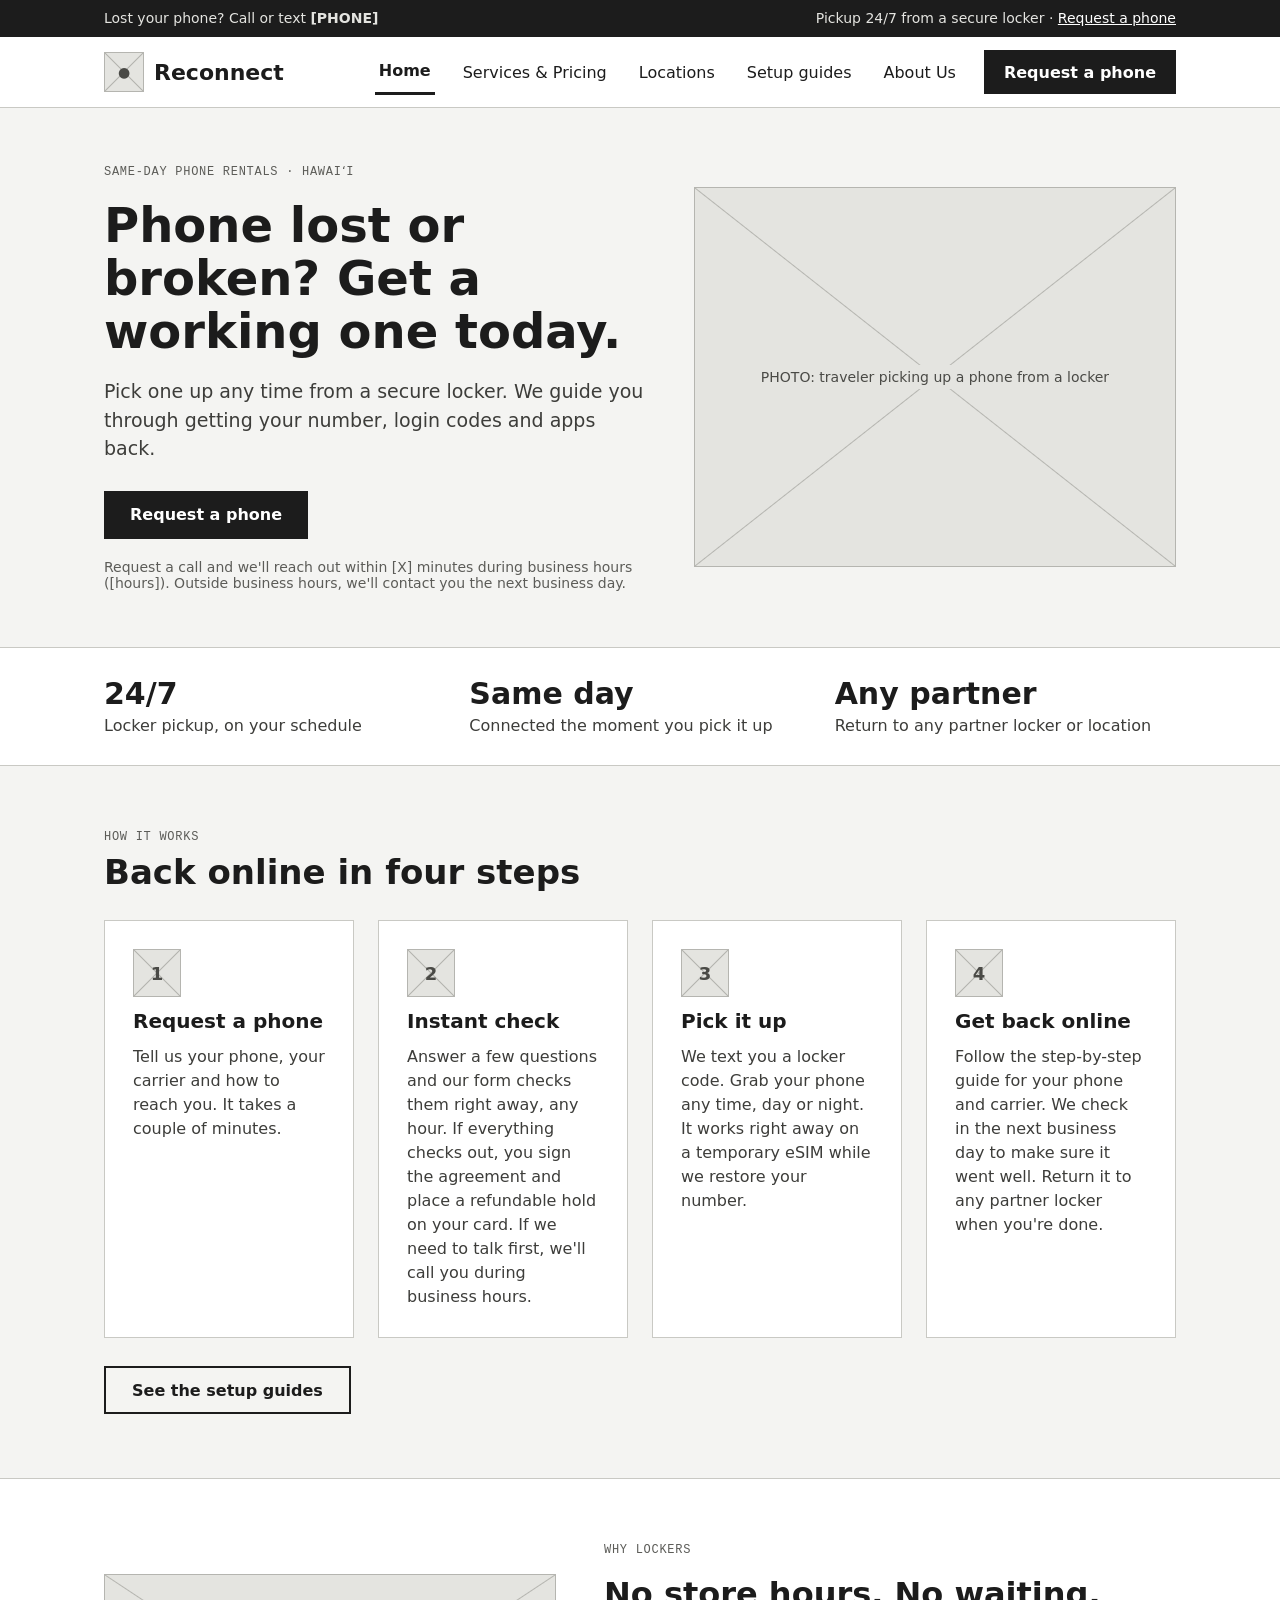
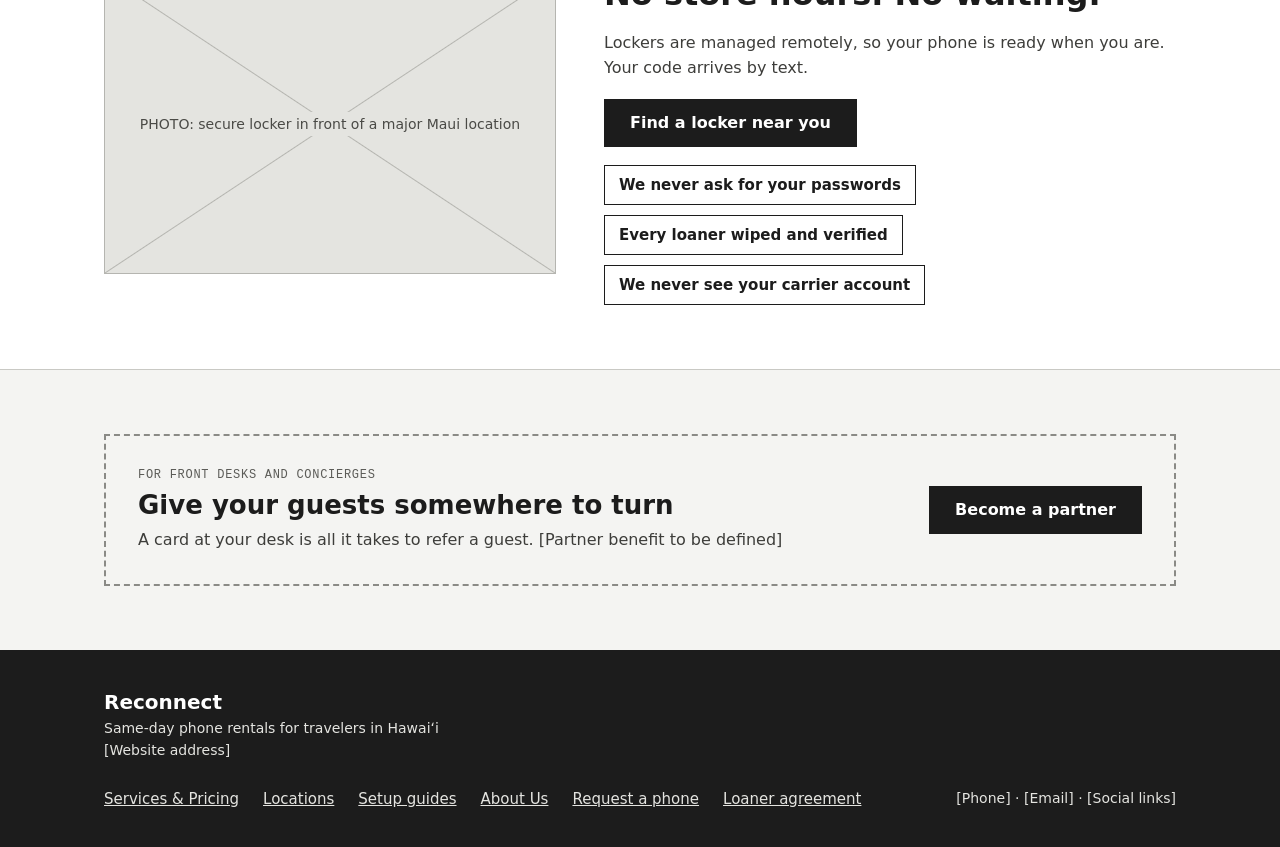
==== index.html @ 65824eb8 "add image capacities" ====
<!doctype html>
<html lang="en">

<head>
    <meta charset="utf-8">
    <meta name="viewport" content="width=device-width, initial-scale=1">
    <title>Reconnect</title>
    <link rel="stylesheet" href="site.css">
    <script src="site.js" defer></script>
</head>

<body>
    <div class="util">
        <div><span>Lost your phone? Call or text <strong>[PHONE]</strong></span><span>Pickup 24/7 from a secure locker ·
                <a href="contact.html">Request a phone</a></span></div>
    </div>
    <header style="border-bottom:1.5px solid #c9c9c4;background:#fff">
        <div
            style="max-width:1120px;margin:0 auto;padding:12px 24px;display:flex;flex-wrap:wrap;align-items:center;justify-content:space-between;gap:16px">
            <a href="index.html" style="text-decoration:none;display:flex;align-items:center;gap:10px"><span class="ph"
                    style="width:40px;height:40px"><span style="padding:0;background:none">&#9679;</span></span><span
                    style="font-size:22px;font-weight:700">Reconnect</span></a>
            <nav class="nav" style="display:flex;flex-wrap:wrap;align-items:center;gap:24px" aria-label="Main">
                <a href="index.html" style="border-bottom:3px solid #1c1c1c;font-weight:600"
                    aria-current="page">Home</a><a href="services.html">Services &amp; Pricing</a><a
                    href="locations.html">Locations</a><a href="guides.html">Setup guides</a><a href="about.html">About
                    Us</a>
                <a href="contact.html" class="btn" style="min-height:44px;padding:0 20px">Request a phone</a>
            </nav>
        </div>
    </header>
    <main>

        <!-- HERO -->
        <section
            style="max-width:1120px;margin:0 auto;padding:56px 24px;display:flex;flex-wrap:wrap;gap:48px;align-items:center">
            <div style="flex:1 1 440px;min-width:0;display:flex;flex-direction:column;gap:20px">
                <span class="tag">Same-day phone rentals · Hawaiʻi</span>
                <h1 style="margin:0;font-size:48px;line-height:1.1">Phone lost or broken? Get a working one today.</h1>
                <p style="margin:0;font-size:19px;line-height:1.5;color:#3d3d3a">Pick one up any time from a secure
                    locker. We guide you through getting your number, login codes and apps back.</p>
                <div style="display:flex;flex-wrap:wrap;gap:14px;margin-top:8px">
                    <a href="contact.html" class="btn">Request a phone</a>
                </div>
                <span style="font-size:14px;color:#5c5c58">Request a call and we'll reach out within [X] minutes during
                    business hours ([hours]). Outside business hours, we'll contact you the next business day.</span>
            </div>
            <!-- SWAP: <img src="img/hero.jpg" alt="..."> -->
            <div class="ph" data-img="hero" data-alt="A traveler picking up a phone from a Reconnect locker"
                style="flex:1 1 380px;min-width:0;height:380px"><span>PHOTO: traveler picking up a phone from a
                    locker</span></div>
        </section>

        <!-- FACTS -->
        <section style="background:#fff;border-top:1.5px solid #c9c9c4;border-bottom:1.5px solid #c9c9c4">
            <div
                style="max-width:1120px;margin:0 auto;padding:28px 24px;display:grid;grid-template-columns:repeat(auto-fit,minmax(220px,1fr));gap:24px">
                <div style="display:flex;flex-direction:column;gap:4px"><span
                        style="font-size:30px;font-weight:700">24/7</span><span
                        style="color:#3d3d3a;line-height:1.4">Locker pickup, on your schedule</span></div>
                <div style="display:flex;flex-direction:column;gap:4px"><span
                        style="font-size:30px;font-weight:700">Same day</span><span
                        style="color:#3d3d3a;line-height:1.4">Connected the moment you pick it up</span></div>
                <div style="display:flex;flex-direction:column;gap:4px"><span style="font-size:30px;font-weight:700">Any
                        partner</span><span style="color:#3d3d3a;line-height:1.4">Return to any partner locker or
                        location</span></div>
            </div>
        </section>

        <!-- HOW -->
        <section id="how"
            style="max-width:1120px;margin:0 auto;padding:64px 24px;display:flex;flex-direction:column;gap:28px">
            <div style="display:flex;flex-direction:column;gap:8px"><span class="tag">How it works</span>
                <h2 style="margin:0;font-size:34px">Back online in four steps</h2>
            </div>
            <div style="display:grid;grid-template-columns:repeat(auto-fit,minmax(240px,1fr));gap:24px">
                <div class="card">
                    <div class="ph" style="width:48px;height:48px"><span
                            style="padding:0;background:none;font-weight:700;font-size:18px">1</span></div>
                    <h3 style="margin:0;font-size:20px">Request a phone</h3>
                    <p style="margin:0;line-height:1.5;color:#3d3d3a">Tell us your phone, your carrier and how to reach
                        you. It takes a couple of minutes.</p>
                </div>
                <div class="card">
                    <div class="ph" style="width:48px;height:48px"><span
                            style="padding:0;background:none;font-weight:700;font-size:18px">2</span></div>
                    <h3 style="margin:0;font-size:20px">Instant check</h3>
                    <p style="margin:0;line-height:1.5;color:#3d3d3a">Answer a few questions and our form checks them
                        right away, any hour. If everything checks out, you sign the agreement and place a refundable
                        hold on your card. If we need to talk first, we'll call you during business hours.</p>
                </div>
                <div class="card">
                    <div class="ph" style="width:48px;height:48px"><span
                            style="padding:0;background:none;font-weight:700;font-size:18px">3</span></div>
                    <h3 style="margin:0;font-size:20px">Pick it up</h3>
                    <p style="margin:0;line-height:1.5;color:#3d3d3a">We text you a locker code. Grab your phone any
                        time, day or night. It works right away on a temporary eSIM while we restore your number.</p>
                </div>
                <div class="card">
                    <div class="ph" style="width:48px;height:48px"><span
                            style="padding:0;background:none;font-weight:700;font-size:18px">4</span></div>
                    <h3 style="margin:0;font-size:20px">Get back online</h3>
                    <p style="margin:0;line-height:1.5;color:#3d3d3a">Follow the step-by-step guide for your phone and
                        carrier. We check in the next business day to make sure it went well. Return it to any partner
                        locker when you're done.</p>
                </div>
            </div>
            <div><a href="guides.html" class="btn btn2">See the setup guides</a></div>
        </section>

        <!-- LOCKERS + TRUST -->
        <section style="background:#fff;border-top:1.5px solid #c9c9c4;border-bottom:1.5px solid #c9c9c4">
            <div
                style="max-width:1120px;margin:0 auto;padding:64px 24px;display:flex;flex-wrap:wrap;gap:48px;align-items:center">
                <!-- SWAP: <img src="img/locker.jpg" alt="..."> -->
                <div class="ph" data-img="locker" data-alt="A secure Reconnect locker at a Maui location"
                    style="flex:1 1 320px;min-width:0;height:300px"><span>PHOTO: secure locker in front of a major Maui
                        location</span></div>
                <div style="flex:1 1 440px;min-width:0;display:flex;flex-direction:column;gap:18px">
                    <span class="tag">Why lockers</span>
                    <h2 style="margin:0;font-size:32px">No store hours. No waiting.</h2>
                    <p style="margin:0;line-height:1.55;color:#3d3d3a">Lockers are managed remotely, so your phone is
                        ready when you are. Your code arrives by text.</p>
                    <div><a href="locations.html#find" class="btn">Find a locker near you</a></div>
                    <div style="display:flex;flex-wrap:wrap;gap:10px">
                        <span class="pill">We never ask for your passwords</span>
                        <span class="pill">Every loaner wiped and verified</span>
                        <span class="pill">We never see your carrier account</span>
                    </div>
                </div>
            </div>
        </section>

        <!-- PARTNERS -->
        <section style="max-width:1120px;margin:0 auto;padding:64px 24px">
            <div
                style="border:2px dashed #8a8a86;padding:32px;display:flex;flex-wrap:wrap;gap:24px;align-items:center;justify-content:space-between">
                <div style="flex:1 1 380px;display:flex;flex-direction:column;gap:8px"><span class="tag">For front desks
                        and concierges</span>
                    <h2 style="margin:0;font-size:26px">Give your guests somewhere to turn</h2>
                    <p style="margin:0;color:#3d3d3a;line-height:1.5">A card at your desk is all it takes to refer a
                        guest. [Partner benefit to be defined]</p>
                </div>
                <a href="contact.html#partner" class="btn">Become a partner</a>
            </div>
        </section>

    </main>
    <footer style="background:#1c1c1c;color:#e4e4e0">
        <div
            style="max-width:1120px;margin:0 auto;padding:40px 24px;display:flex;flex-wrap:wrap;gap:32px;justify-content:space-between">
            <div style="display:flex;flex-direction:column;gap:6px"><strong
                    style="font-size:20px;color:#fff">Reconnect</strong><span style="font-size:14px">Same-day phone
                    rentals for travelers in Hawaiʻi</span><span style="font-size:14px">[Website address]</span></div>
            <div style="display:flex;flex-wrap:wrap;gap:24px;align-items:flex-start;font-size:15px"><a
                    href="services.html" style="color:#e4e4e0">Services &amp; Pricing</a><a href="locations.html"
                    style="color:#e4e4e0">Locations</a><a href="guides.html" style="color:#e4e4e0">Setup guides</a><a
                    href="about.html" style="color:#e4e4e0">About Us</a><a href="contact.html"
                    style="color:#e4e4e0">Request a phone</a><a href="agreement.html" style="color:#e4e4e0">Loaner
                    agreement</a></div>
            <div style="font-size:14px">[Phone] · [Email] · [Social links]</div>
        </div>
    </footer>

</body>

</html>
---- site.css ----
/* Reconnect clickable prototype. One deliberate look: grayscale wireframe, single theme. */
:root {
    --ground: #f4f4f2;
    --ink: #1c1c1c;
    --mute: #5c5c58;
    --line: #c9c9c4;
    --surface: #ffffff;
    --ph: #e4e4e0;
    --ph-line: #b5b5b0;
    --bar: #d4d4d0;
    color-scheme: light
}

*,
*::before,
*::after {
    box-sizing: border-box
}

body {
    margin: 0;
    font-family: system-ui, -apple-system, "Segoe UI", Roboto, sans-serif;
    color: var(--ink);
    background: var(--ground)
}

a {
    color: var(--ink)
}

[hidden] {
    display: none !important
}

img {
    max-width: 100%
}

.ph {
    background: linear-gradient(to top right, transparent calc(50% - 1px), var(--ph-line) 50%, transparent calc(50% + 1px)), linear-gradient(to bottom right, transparent calc(50% - 1px), var(--ph-line) 50%, transparent calc(50% + 1px)), var(--ph);
    border: 1.5px solid var(--ph-line);
    display: flex;
    align-items: center;
    justify-content: center;
    color: #4a4a46;
    font-size: 14px;
    text-align: center
}

.ph span {
    background: var(--ph);
    padding: 4px 10px
}

.btn {
    display: inline-flex;
    align-items: center;
    justify-content: center;
    min-height: 48px;
    padding: 0 26px;
    background: var(--ink);
    color: #fff;
    text-decoration: none;
    font-weight: 600;
    font-size: 16px;
    border: 0;
    font-family: inherit;
    cursor: pointer
}

.btn2 {
    background: transparent;
    color: var(--ink);
    border: 2px solid var(--ink)
}

.btn:disabled {
    opacity: .4;
    cursor: not-allowed
}

.nav a {
    text-decoration: none;
    font-size: 16px;
    padding: 12px 4px
}

.tag {
    font-family: ui-monospace, Menlo, Consolas, monospace;
    font-size: 12px;
    letter-spacing: .06em;
    text-transform: uppercase;
    color: var(--mute)
}

.who {
    font-family: ui-monospace, Menlo, Consolas, monospace;
    font-size: 12px;
    letter-spacing: .06em;
    text-transform: uppercase;
    border: 1.5px solid var(--ink);
    padding: 3px 8px;
    display: inline-block
}

.who.dark {
    background: var(--ink);
    color: #fff
}

.card {
    background: var(--surface);
    border: 1.5px solid var(--line);
    padding: 28px;
    display: flex;
    flex-direction: column;
    gap: 12px;
    min-width: 0
}

.card ul {
    margin: 0;
    padding-left: 20px;
    line-height: 1.75;
    color: #3d3d3a
}

.pill {
    border: 1.5px solid var(--ink);
    padding: 10px 14px;
    font-weight: 600;
    font-size: 15px;
    background: var(--surface)
}

.bar {
    height: 10px;
    background: var(--bar);
    border-radius: 2px
}

.sec {
    display: flex;
    flex-direction: column;
    gap: 9px;
    padding: 20px 0;
    border-top: 1.5px solid var(--ph)
}

.sec h3 {
    margin: 0 0 4px;
    font-size: 18px
}

.lbl {
    font-size: 13px;
    color: var(--mute);
    font-family: ui-monospace, Menlo, Consolas, monospace;
    text-transform: uppercase;
    letter-spacing: .05em
}

.box {
    border: 1.5px solid #8a8a86;
    height: 44px;
    background: var(--surface);
    padding: 0 12px;
    display: flex;
    align-items: center;
    color: var(--mute);
    font-size: 14px
}

label {
    font-weight: 600;
    font-size: 15px
}

input,
select,
textarea {
    font: inherit;
    width: 100%;
    min-height: 48px;
    padding: 10px 12px;
    border: 1.5px solid #8a8a86;
    background: var(--surface);
    color: var(--ink)
}

textarea {
    min-height: 120px;
    resize: vertical
}

.field {
    display: flex;
    flex-direction: column;
    gap: 6px;
    flex: 1 1 220px;
    min-width: 0
}

a:focus-visible,
button:focus-visible,
input:focus-visible,
select:focus-visible,
textarea:focus-visible {
    outline: 3px solid var(--ink);
    outline-offset: 2px
}

.demo-bar {
    background: var(--ink);
    color: #e4e4e0;
    font-size: 13px;
    line-height: 1.5
}

.demo-bar div {
    max-width: 1120px;
    margin: 0 auto;
    padding: 8px 24px;
    display: flex;
    flex-wrap: wrap;
    gap: 4px 18px;
    align-items: center
}

.demo-bar a {
    color: #fff
}

.demo-bar b {
    font-family: ui-monospace, Menlo, Consolas, monospace;
    font-size: 11px;
    letter-spacing: .06em;
    text-transform: uppercase;
    color: #b5b5b0;
    font-weight: 400
}

.ready-row {
    display: flex;
    gap: 10px;
    align-items: center;
    padding: 6px 0;
    list-style: none
}

.ready-row input {
    width: 24px;
    min-height: 0;
    height: 24px;
    flex: none;
    margin: 0
}

.ready-row label {
    font-weight: 400;
    color: #3d3d3a
}

.ready-row input:checked+label {
    text-decoration: line-through;
    color: var(--mute)
}

@media (prefers-reduced-motion:no-preference) {
    html {
        scroll-behavior: smooth
    }
}

/* ---- additions ---- */
.util {
    background: var(--ink);
    color: #e4e4e0;
    font-size: 14px;
    line-height: 1.5
}

.util div {
    max-width: 1120px;
    margin: 0 auto;
    padding: 8px 24px;
    display: flex;
    flex-wrap: wrap;
    gap: 4px 18px;
    justify-content: space-between
}

.util a {
    color: #fff
}

.choice-row {
    display: flex;
    flex-wrap: wrap;
    gap: 10px
}

.choice {
    position: relative;
    display: inline-flex
}

.choice input {
    position: absolute;
    inset: 0;
    width: 100%;
    height: 100%;
    min-height: 0;
    margin: 0;
    opacity: 0;
    cursor: pointer
}

.choice span {
    display: inline-flex;
    align-items: center;
    min-height: 48px;
    padding: 0 18px;
    border: 1.5px solid #8a8a86;
    background: var(--surface);
    font-weight: 600;
    font-size: 16px
}

.choice input:checked+span {
    background: var(--ink);
    color: #fff;
    border-color: var(--ink)
}

.choice input:focus-visible+span {
    outline: 3px solid var(--ink);
    outline-offset: 2px
}

.steps {
    margin: 0;
    padding: 0;
    list-style: none;
    display: flex;
    flex-direction: column;
    gap: 12px;
    counter-reset: s
}

.steps li {
    counter-increment: s;
    display: flex;
    gap: 16px;
    align-items: flex-start;
    background: var(--surface);
    border: 1.5px solid var(--line);
    padding: 16px 20px;
    line-height: 1.55;
    color: #3d3d3a
}

.steps li::before {
    content: counter(s);
    flex: none;
    width: 32px;
    height: 32px;
    display: flex;
    align-items: center;
    justify-content: center;
    border: 1.5px solid var(--ink);
    font-weight: 700;
    color: var(--ink)
}

.callout {
    border: 2px dashed #8a8a86;
    padding: 16px 20px;
    background: transparent
}

.panel {
    background: var(--surface);
    border: 1.5px solid var(--line);
    padding: 24px;
    display: flex;
    flex-direction: column;
    gap: 16px;
    margin: 0;
    min-width: 0
}

.panel legend {
    font-weight: 700;
    font-size: 20px;
    padding: 0 8px;
    margin-left: -8px
}

.q {
    font-weight: 600;
    font-size: 15px
}

.row {
    display: flex;
    justify-content: space-between;
    gap: 16px;
    flex-wrap: wrap
}

.row.total {
    border-top: 1.5px solid var(--line);
    padding-top: 10px;
    font-size: 20px
}

.row.sub {
    color: var(--mute);
    font-size: 14px
}

label.inline {
    display: flex;
    gap: 12px;
    align-items: flex-start;
    font-weight: 400;
    line-height: 1.5
}

label.inline input {
    width: 24px;
    height: 24px;
    min-height: 0;
    flex: none;
    margin: 0
}

.panel .field {
    flex: 0 0 auto
}

.notice {
    border: 1.5px solid #1c1c1c;
    background: #fff;
    padding: 12px 14px;
    line-height: 1.5;
    color: #3d3d3a;
    font-size: 15px
}

.tick {
    display: inline-block;
    width: 1.2em
}

.btn:disabled {
    opacity: .4;
    cursor: not-allowed
}

main:focus {
    outline: none
}
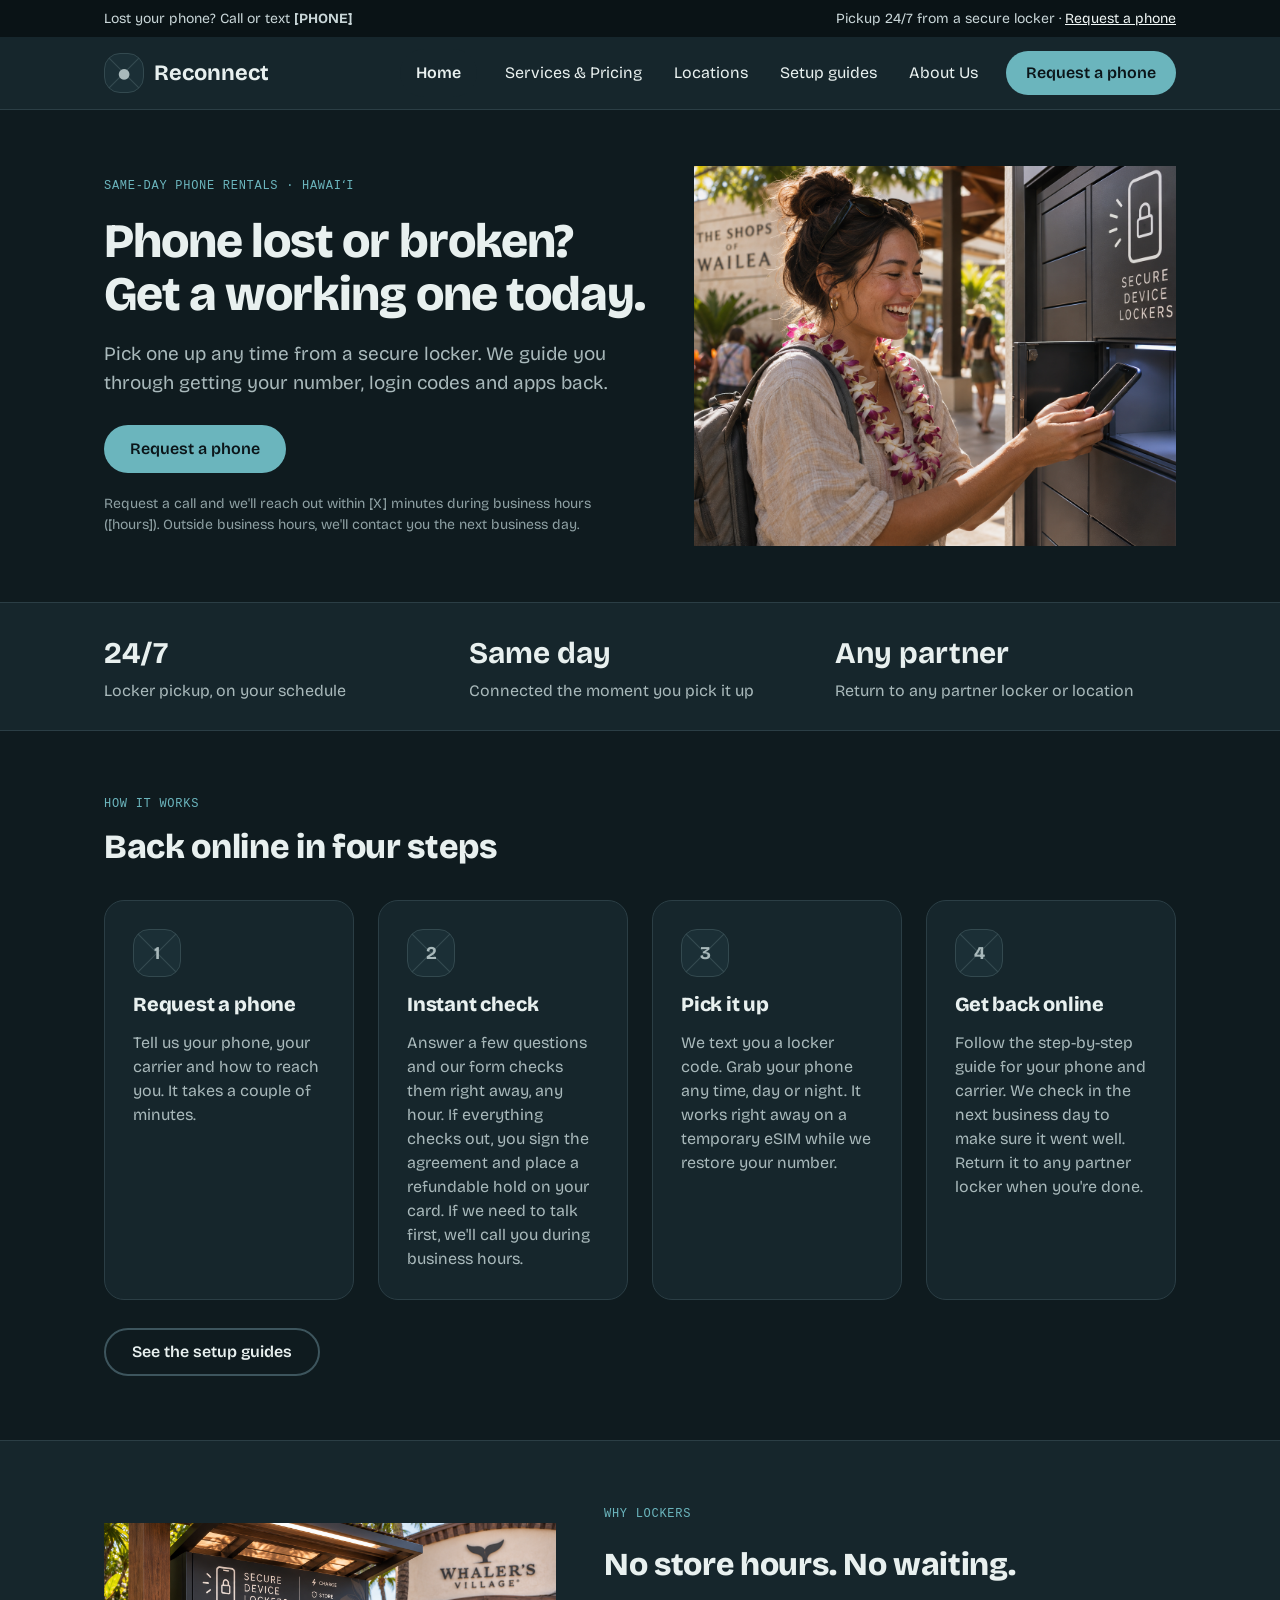
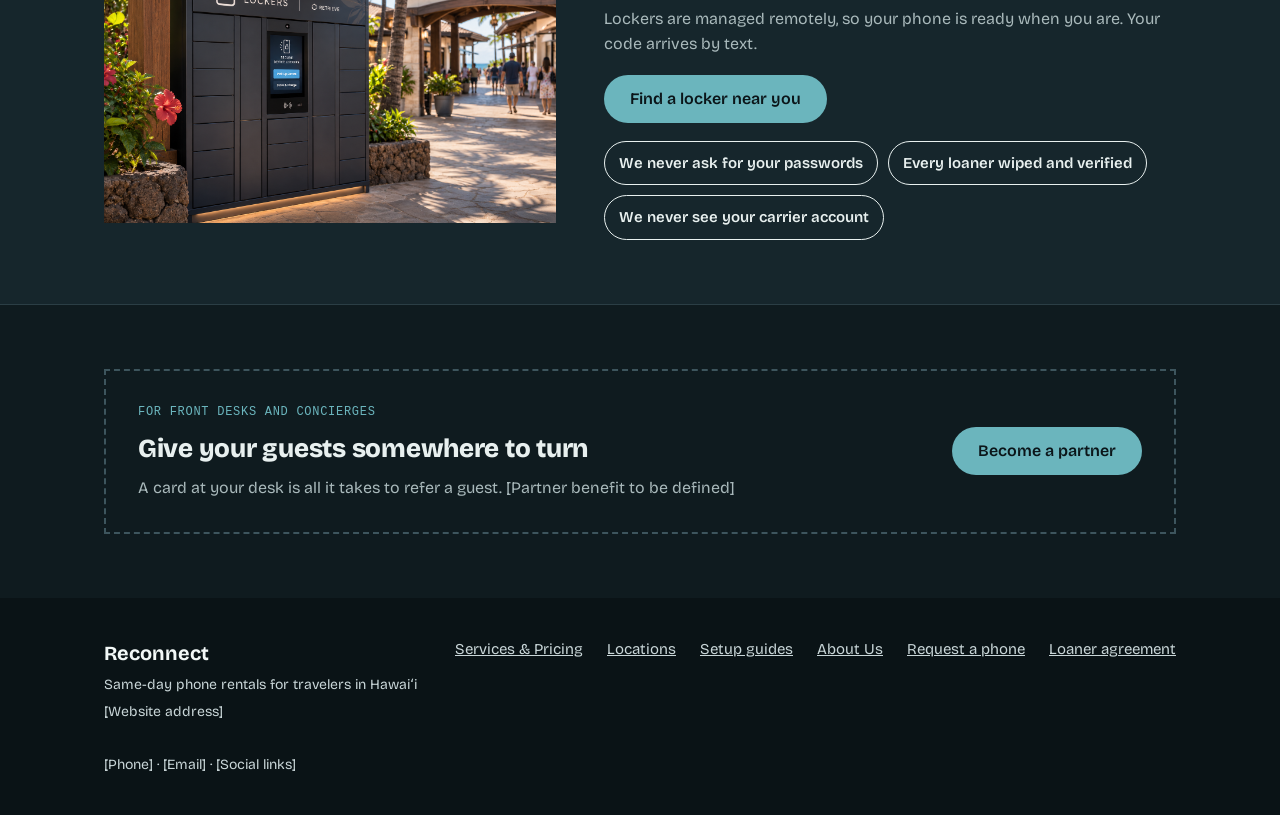
==== commit e319c81f: "update css to match noahʻs" ====
--- a/index.html
+++ b/index.html
@@ -7,6 +7,11 @@
     <title>Reconnect</title>
     <link rel="stylesheet" href="site.css">
     <script src="site.js" defer></script>
+    <link rel="preconnect" href="https://fonts.googleapis.com">
+    <link rel="preconnect" href="https://fonts.gstatic.com" crossorigin>
+    <link
+        href="https://fonts.googleapis.com/css2?family=Bricolage+Grotesque:opsz,wght@12..96,400;12..96,600;12..96,800&display=swap"
+        rel="stylesheet">
 </head>
 
 <body>
@@ -14,14 +19,14 @@
         <div><span>Lost your phone? Call or text <strong>[PHONE]</strong></span><span>Pickup 24/7 from a secure locker ·
                 <a href="contact.html">Request a phone</a></span></div>
     </div>
-    <header style="border-bottom:1.5px solid #c9c9c4;background:#fff">
+    <header style="border-bottom:1.5px solid var(--line);background:var(--surface)">
         <div
             style="max-width:1120px;margin:0 auto;padding:12px 24px;display:flex;flex-wrap:wrap;align-items:center;justify-content:space-between;gap:16px">
             <a href="index.html" style="text-decoration:none;display:flex;align-items:center;gap:10px"><span class="ph"
                     style="width:40px;height:40px"><span style="padding:0;background:none">&#9679;</span></span><span
                     style="font-size:22px;font-weight:700">Reconnect</span></a>
             <nav class="nav" style="display:flex;flex-wrap:wrap;align-items:center;gap:24px" aria-label="Main">
-                <a href="index.html" style="border-bottom:3px solid #1c1c1c;font-weight:600"
+                <a href="index.html" style="border-bottom:3px solid var(--accent);font-weight:600"
                     aria-current="page">Home</a><a href="services.html">Services &amp; Pricing</a><a
                     href="locations.html">Locations</a><a href="guides.html">Setup guides</a><a href="about.html">About
                     Us</a>
@@ -37,13 +42,14 @@
             <div style="flex:1 1 440px;min-width:0;display:flex;flex-direction:column;gap:20px">
                 <span class="tag">Same-day phone rentals · Hawaiʻi</span>
                 <h1 style="margin:0;font-size:48px;line-height:1.1">Phone lost or broken? Get a working one today.</h1>
-                <p style="margin:0;font-size:19px;line-height:1.5;color:#3d3d3a">Pick one up any time from a secure
+                <p style="margin:0;font-size:19px;line-height:1.5;color:var(--soft)">Pick one up any time from a secure
                     locker. We guide you through getting your number, login codes and apps back.</p>
                 <div style="display:flex;flex-wrap:wrap;gap:14px;margin-top:8px">
                     <a href="contact.html" class="btn">Request a phone</a>
                 </div>
-                <span style="font-size:14px;color:#5c5c58">Request a call and we'll reach out within [X] minutes during
-                    business hours ([hours]). Outside business hours, we'll contact you the next business day.</span>
+                <span style="font-size:14px;color:var(--mute)">Request a call and we'll reach out within [X] minutes
+                    during business hours ([hours]). Outside business hours, we'll contact you the next business
+                    day.</span>
             </div>
             <!-- SWAP: <img src="img/hero.jpg" alt="..."> -->
             <div class="ph" data-img="hero" data-alt="A traveler picking up a phone from a Reconnect locker"
@@ -52,17 +58,18 @@
         </section>
 
         <!-- FACTS -->
-        <section style="background:#fff;border-top:1.5px solid #c9c9c4;border-bottom:1.5px solid #c9c9c4">
+        <section
+            style="background:var(--surface);border-top:1.5px solid var(--line);border-bottom:1.5px solid var(--line)">
             <div
                 style="max-width:1120px;margin:0 auto;padding:28px 24px;display:grid;grid-template-columns:repeat(auto-fit,minmax(220px,1fr));gap:24px">
                 <div style="display:flex;flex-direction:column;gap:4px"><span
                         style="font-size:30px;font-weight:700">24/7</span><span
-                        style="color:#3d3d3a;line-height:1.4">Locker pickup, on your schedule</span></div>
+                        style="color:var(--soft);line-height:1.4">Locker pickup, on your schedule</span></div>
                 <div style="display:flex;flex-direction:column;gap:4px"><span
                         style="font-size:30px;font-weight:700">Same day</span><span
-                        style="color:#3d3d3a;line-height:1.4">Connected the moment you pick it up</span></div>
+                        style="color:var(--soft);line-height:1.4">Connected the moment you pick it up</span></div>
                 <div style="display:flex;flex-direction:column;gap:4px"><span style="font-size:30px;font-weight:700">Any
-                        partner</span><span style="color:#3d3d3a;line-height:1.4">Return to any partner locker or
+                        partner</span><span style="color:var(--soft);line-height:1.4">Return to any partner locker or
                         location</span></div>
             </div>
         </section>
@@ -78,38 +85,40 @@
                     <div class="ph" style="width:48px;height:48px"><span
                             style="padding:0;background:none;font-weight:700;font-size:18px">1</span></div>
                     <h3 style="margin:0;font-size:20px">Request a phone</h3>
-                    <p style="margin:0;line-height:1.5;color:#3d3d3a">Tell us your phone, your carrier and how to reach
-                        you. It takes a couple of minutes.</p>
+                    <p style="margin:0;line-height:1.5;color:var(--soft)">Tell us your phone, your carrier and how to
+                        reach you. It takes a couple of minutes.</p>
                 </div>
                 <div class="card">
                     <div class="ph" style="width:48px;height:48px"><span
                             style="padding:0;background:none;font-weight:700;font-size:18px">2</span></div>
                     <h3 style="margin:0;font-size:20px">Instant check</h3>
-                    <p style="margin:0;line-height:1.5;color:#3d3d3a">Answer a few questions and our form checks them
-                        right away, any hour. If everything checks out, you sign the agreement and place a refundable
-                        hold on your card. If we need to talk first, we'll call you during business hours.</p>
+                    <p style="margin:0;line-height:1.5;color:var(--soft)">Answer a few questions and our form checks
+                        them right away, any hour. If everything checks out, you sign the agreement and place a
+                        refundable hold on your card. If we need to talk first, we'll call you during business hours.
+                    </p>
                 </div>
                 <div class="card">
                     <div class="ph" style="width:48px;height:48px"><span
                             style="padding:0;background:none;font-weight:700;font-size:18px">3</span></div>
                     <h3 style="margin:0;font-size:20px">Pick it up</h3>
-                    <p style="margin:0;line-height:1.5;color:#3d3d3a">We text you a locker code. Grab your phone any
+                    <p style="margin:0;line-height:1.5;color:var(--soft)">We text you a locker code. Grab your phone any
                         time, day or night. It works right away on a temporary eSIM while we restore your number.</p>
                 </div>
                 <div class="card">
                     <div class="ph" style="width:48px;height:48px"><span
                             style="padding:0;background:none;font-weight:700;font-size:18px">4</span></div>
                     <h3 style="margin:0;font-size:20px">Get back online</h3>
-                    <p style="margin:0;line-height:1.5;color:#3d3d3a">Follow the step-by-step guide for your phone and
-                        carrier. We check in the next business day to make sure it went well. Return it to any partner
-                        locker when you're done.</p>
+                    <p style="margin:0;line-height:1.5;color:var(--soft)">Follow the step-by-step guide for your phone
+                        and carrier. We check in the next business day to make sure it went well. Return it to any
+                        partner locker when you're done.</p>
                 </div>
             </div>
             <div><a href="guides.html" class="btn btn2">See the setup guides</a></div>
         </section>
 
         <!-- LOCKERS + TRUST -->
-        <section style="background:#fff;border-top:1.5px solid #c9c9c4;border-bottom:1.5px solid #c9c9c4">
+        <section
+            style="background:var(--surface);border-top:1.5px solid var(--line);border-bottom:1.5px solid var(--line)">
             <div
                 style="max-width:1120px;margin:0 auto;padding:64px 24px;display:flex;flex-wrap:wrap;gap:48px;align-items:center">
                 <!-- SWAP: <img src="img/locker.jpg" alt="..."> -->
@@ -119,8 +128,8 @@
                 <div style="flex:1 1 440px;min-width:0;display:flex;flex-direction:column;gap:18px">
                     <span class="tag">Why lockers</span>
                     <h2 style="margin:0;font-size:32px">No store hours. No waiting.</h2>
-                    <p style="margin:0;line-height:1.55;color:#3d3d3a">Lockers are managed remotely, so your phone is
-                        ready when you are. Your code arrives by text.</p>
+                    <p style="margin:0;line-height:1.55;color:var(--soft)">Lockers are managed remotely, so your phone
+                        is ready when you are. Your code arrives by text.</p>
                     <div><a href="locations.html#find" class="btn">Find a locker near you</a></div>
                     <div style="display:flex;flex-wrap:wrap;gap:10px">
                         <span class="pill">We never ask for your passwords</span>
@@ -134,11 +143,11 @@
         <!-- PARTNERS -->
         <section style="max-width:1120px;margin:0 auto;padding:64px 24px">
             <div
-                style="border:2px dashed #8a8a86;padding:32px;display:flex;flex-wrap:wrap;gap:24px;align-items:center;justify-content:space-between">
+                style="border:2px dashed var(--line2);padding:32px;display:flex;flex-wrap:wrap;gap:24px;align-items:center;justify-content:space-between">
                 <div style="flex:1 1 380px;display:flex;flex-direction:column;gap:8px"><span class="tag">For front desks
                         and concierges</span>
                     <h2 style="margin:0;font-size:26px">Give your guests somewhere to turn</h2>
-                    <p style="margin:0;color:#3d3d3a;line-height:1.5">A card at your desk is all it takes to refer a
+                    <p style="margin:0;color:var(--soft);line-height:1.5">A card at your desk is all it takes to refer a
                         guest. [Partner benefit to be defined]</p>
                 </div>
                 <a href="contact.html#partner" class="btn">Become a partner</a>
@@ -146,17 +155,17 @@
         </section>
 
     </main>
-    <footer style="background:#1c1c1c;color:#e4e4e0">
+    <footer style="background:var(--foot);color:#c9d6d8">
         <div
             style="max-width:1120px;margin:0 auto;padding:40px 24px;display:flex;flex-wrap:wrap;gap:32px;justify-content:space-between">
             <div style="display:flex;flex-direction:column;gap:6px"><strong
-                    style="font-size:20px;color:#fff">Reconnect</strong><span style="font-size:14px">Same-day phone
+                    style="font-size:20px;color:var(--hi)">Reconnect</strong><span style="font-size:14px">Same-day phone
                     rentals for travelers in Hawaiʻi</span><span style="font-size:14px">[Website address]</span></div>
             <div style="display:flex;flex-wrap:wrap;gap:24px;align-items:flex-start;font-size:15px"><a
-                    href="services.html" style="color:#e4e4e0">Services &amp; Pricing</a><a href="locations.html"
-                    style="color:#e4e4e0">Locations</a><a href="guides.html" style="color:#e4e4e0">Setup guides</a><a
-                    href="about.html" style="color:#e4e4e0">About Us</a><a href="contact.html"
-                    style="color:#e4e4e0">Request a phone</a><a href="agreement.html" style="color:#e4e4e0">Loaner
+                    href="services.html" style="color:#c9d6d8">Services &amp; Pricing</a><a href="locations.html"
+                    style="color:#c9d6d8">Locations</a><a href="guides.html" style="color:#c9d6d8">Setup guides</a><a
+                    href="about.html" style="color:#c9d6d8">About Us</a><a href="contact.html"
+                    style="color:#c9d6d8">Request a phone</a><a href="agreement.html" style="color:#c9d6d8">Loaner
                     agreement</a></div>
             <div style="font-size:14px">[Phone] · [Email] · [Social links]</div>
         </div>
--- a/site.css
+++ b/site.css
@@ -1,14 +1,20 @@
 /* Reconnect clickable prototype. One deliberate look: grayscale wireframe, single theme. */
 :root {
-    --ground: #f4f4f2;
-    --ink: #1c1c1c;
-    --mute: #5c5c58;
-    --line: #c9c9c4;
-    --surface: #ffffff;
-    --ph: #e4e4e0;
-    --ph-line: #b5b5b0;
-    --bar: #d4d4d0;
-    color-scheme: light
+    --ground: #0f1b1f;
+    --ink: #e8f0ef;
+    --soft: #a9b9bb;
+    --mute: #8fa1a4;
+    --line: #2b3e45;
+    --line2: #3d555d;
+    --surface: #16262c;
+    --ph: #1b2f36;
+    --ph-line: #33494f;
+    --bar: #2b3e45;
+    --accent: #6bb5bd;
+    --accent-ink: #0b1519;
+    --hi: #f2f8f7;
+    --foot: #0a1316;
+    color-scheme: dark
 }
 
 *,
@@ -19,7 +25,8 @@
 
 body {
     margin: 0;
-    font-family: system-ui, -apple-system, "Segoe UI", Roboto, sans-serif;
+    font-family: "Bricolage Grotesque", system-ui, -apple-system, "Segoe UI", Roboto, sans-serif;
+    line-height: 1.5;
     color: var(--ink);
     background: var(--ground)
 }
@@ -37,12 +44,13 @@
 }
 
 .ph {
+    border-radius: 16px;
     background: linear-gradient(to top right, transparent calc(50% - 1px), var(--ph-line) 50%, transparent calc(50% + 1px)), linear-gradient(to bottom right, transparent calc(50% - 1px), var(--ph-line) 50%, transparent calc(50% + 1px)), var(--ph);
     border: 1.5px solid var(--ph-line);
     display: flex;
     align-items: center;
     justify-content: center;
-    color: #4a4a46;
+    color: var(--soft);
     font-size: 14px;
     text-align: center
 }
@@ -58,8 +66,9 @@
     justify-content: center;
     min-height: 48px;
     padding: 0 26px;
-    background: var(--ink);
-    color: #fff;
+    background: var(--accent);
+    color: var(--accent-ink);
+    border-radius: 999px;
     text-decoration: none;
     font-weight: 600;
     font-size: 16px;
@@ -71,7 +80,7 @@
 .btn2 {
     background: transparent;
     color: var(--ink);
-    border: 2px solid var(--ink)
+    border: 2px solid var(--line2)
 }
 
 .btn:disabled {
@@ -86,6 +95,7 @@
 }
 
 .tag {
+    color: var(--accent) !important;
     font-family: ui-monospace, Menlo, Consolas, monospace;
     font-size: 12px;
     letter-spacing: .06em;
@@ -104,11 +114,13 @@
 }
 
 .who.dark {
-    background: var(--ink);
-    color: #fff
+    background: var(--accent);
+    color: var(--accent-ink);
+    border-color: var(--accent)
 }
 
 .card {
+    border-radius: 20px;
     background: var(--surface);
     border: 1.5px solid var(--line);
     padding: 28px;
@@ -122,10 +134,11 @@
     margin: 0;
     padding-left: 20px;
     line-height: 1.75;
-    color: #3d3d3a
+    color: var(--soft)
 }
 
 .pill {
+    border-radius: 999px;
     border: 1.5px solid var(--ink);
     padding: 10px 14px;
     font-weight: 600;
@@ -161,7 +174,8 @@
 }
 
 .box {
-    border: 1.5px solid #8a8a86;
+    border-radius: 12px;
+    border: 1.5px solid var(--line2);
     height: 44px;
     background: var(--surface);
     padding: 0 12px;
@@ -179,11 +193,12 @@
 input,
 select,
 textarea {
+    border-radius: 12px;
     font: inherit;
     width: 100%;
     min-height: 48px;
     padding: 10px 12px;
-    border: 1.5px solid #8a8a86;
+    border: 1.5px solid var(--line2);
     background: var(--surface);
     color: var(--ink)
 }
@@ -211,8 +226,8 @@
 }
 
 .demo-bar {
-    background: var(--ink);
-    color: #e4e4e0;
+    background: var(--foot);
+    color: #c9d6d8;
     font-size: 13px;
     line-height: 1.5
 }
@@ -228,7 +243,7 @@
 }
 
 .demo-bar a {
-    color: #fff
+    color: var(--hi)
 }
 
 .demo-bar b {
@@ -236,7 +251,7 @@
     font-size: 11px;
     letter-spacing: .06em;
     text-transform: uppercase;
-    color: #b5b5b0;
+    color: var(--mute);
     font-weight: 400
 }
 
@@ -258,7 +273,7 @@
 
 .ready-row label {
     font-weight: 400;
-    color: #3d3d3a
+    color: var(--soft)
 }
 
 .ready-row input:checked+label {
@@ -274,8 +289,8 @@
 
 /* ---- additions ---- */
 .util {
-    background: var(--ink);
-    color: #e4e4e0;
+    background: var(--foot);
+    color: #c9d6d8;
     font-size: 14px;
     line-height: 1.5
 }
@@ -291,7 +306,7 @@
 }
 
 .util a {
-    color: #fff
+    color: var(--hi)
 }
 
 .choice-row {
@@ -317,20 +332,21 @@
 }
 
 .choice span {
+    border-radius: 999px;
     display: inline-flex;
     align-items: center;
     min-height: 48px;
     padding: 0 18px;
-    border: 1.5px solid #8a8a86;
+    border: 1.5px solid var(--line2);
     background: var(--surface);
     font-weight: 600;
     font-size: 16px
 }
 
 .choice input:checked+span {
-    background: var(--ink);
-    color: #fff;
-    border-color: var(--ink)
+    background: var(--accent);
+    color: var(--accent-ink);
+    border-color: var(--accent)
 }
 
 .choice input:focus-visible+span {
@@ -349,6 +365,7 @@
 }
 
 .steps li {
+    border-radius: 16px;
     counter-increment: s;
     display: flex;
     gap: 16px;
@@ -357,10 +374,11 @@
     border: 1.5px solid var(--line);
     padding: 16px 20px;
     line-height: 1.55;
-    color: #3d3d3a
+    color: var(--soft)
 }
 
 .steps li::before {
+    border-radius: 50%;
     content: counter(s);
     flex: none;
     width: 32px;
@@ -374,12 +392,14 @@
 }
 
 .callout {
-    border: 2px dashed #8a8a86;
+    border-radius: 16px;
+    border: 2px dashed var(--line2);
     padding: 16px 20px;
     background: transparent
 }
 
 .panel {
+    border-radius: 20px;
     background: var(--surface);
     border: 1.5px solid var(--line);
     padding: 24px;
@@ -441,11 +461,12 @@
 }
 
 .notice {
-    border: 1.5px solid #1c1c1c;
-    background: #fff;
+    border: 1.5px solid var(--accent);
+    background: var(--surface);
+    border-radius: 14px;
     padding: 12px 14px;
     line-height: 1.5;
-    color: #3d3d3a;
+    color: var(--soft);
     font-size: 15px
 }
 
@@ -461,4 +482,26 @@
 
 main:focus {
     outline: none
+}
+
+h1,
+h2,
+h3 {
+    font-weight: 800;
+    letter-spacing: -.01em
+}
+
+h1 {
+    letter-spacing: -.02em
+}
+
+.nav a[aria-current=page]:not(.btn) {
+    background: var(--surface);
+    border-radius: 999px;
+    padding: 12px 16px;
+    border-bottom: 0 !important
+}
+
+.leaflet-container {
+    border-radius: 20px
 }
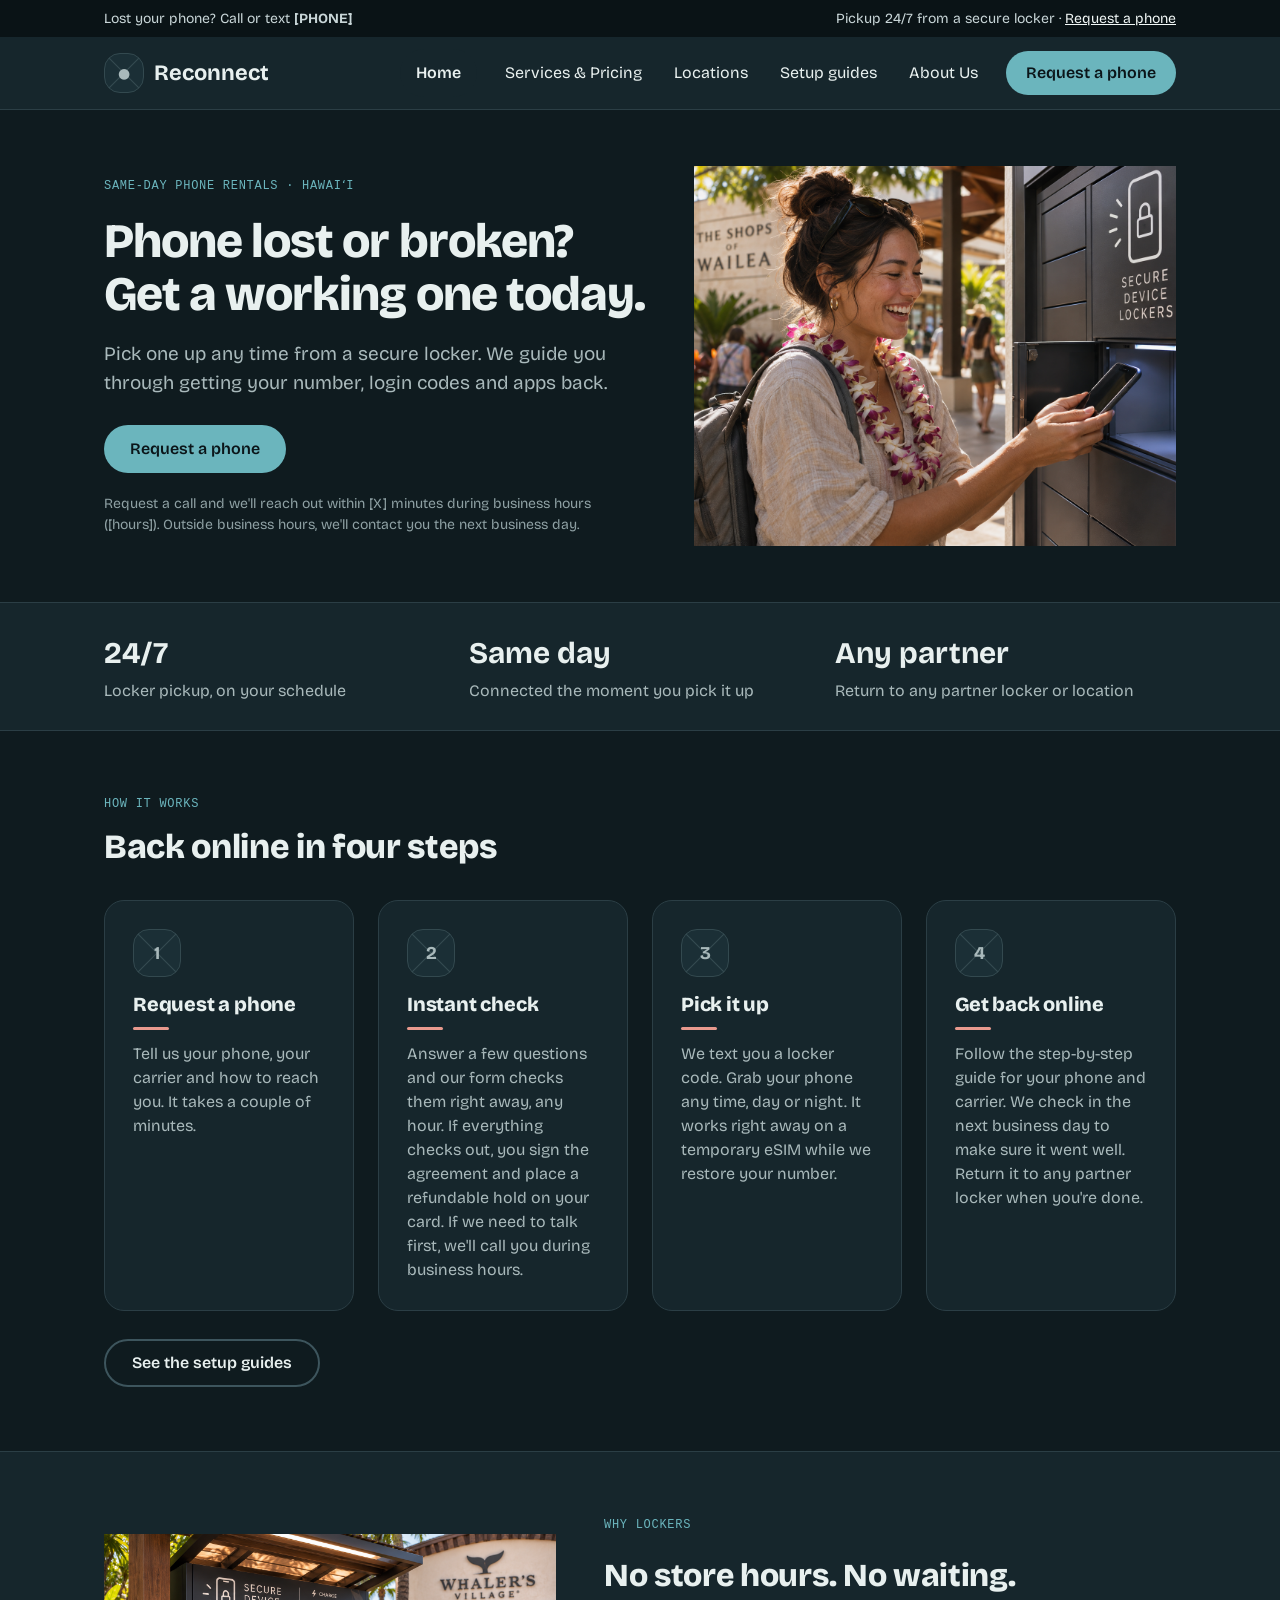
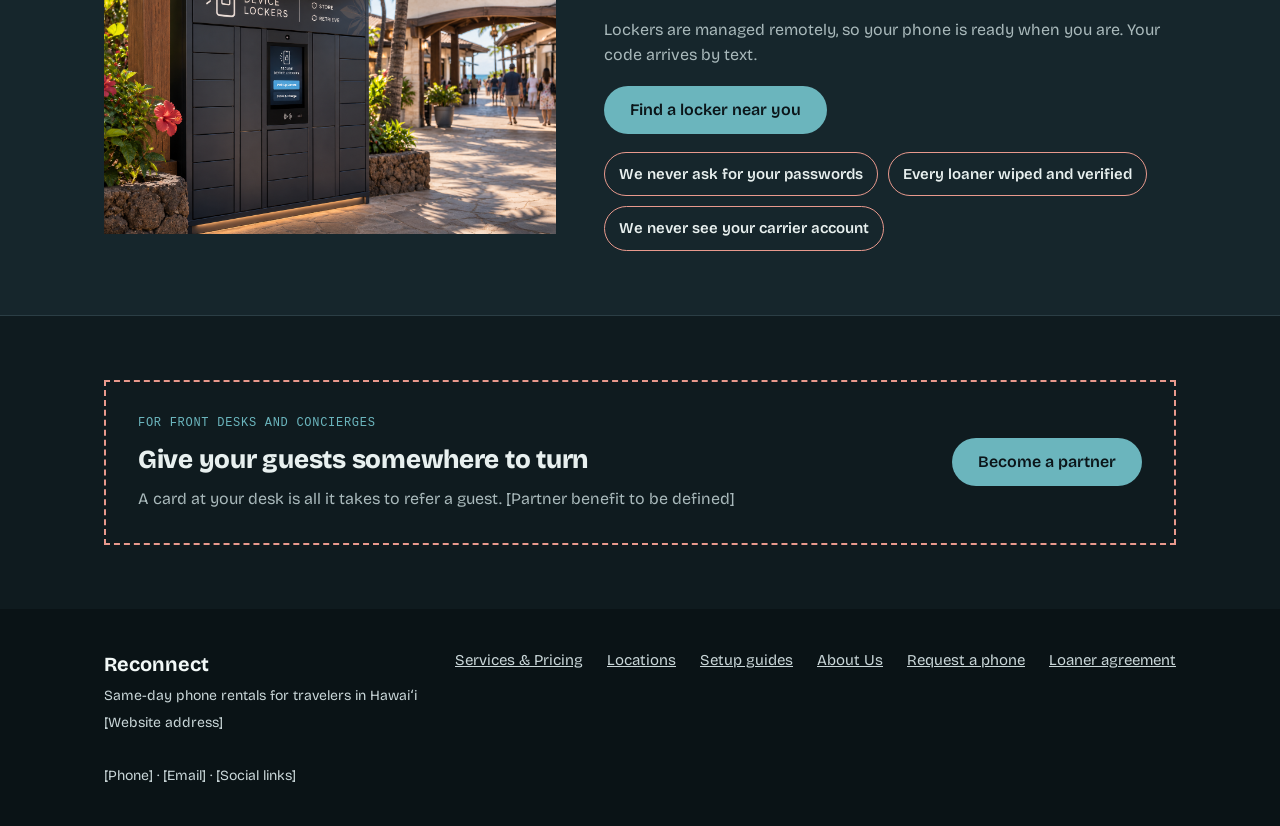
==== commit 044db34b: "add pink highlights" ====
--- a/index.html
+++ b/index.html
@@ -143,7 +143,7 @@
         <!-- PARTNERS -->
         <section style="max-width:1120px;margin:0 auto;padding:64px 24px">
             <div
-                style="border:2px dashed var(--line2);padding:32px;display:flex;flex-wrap:wrap;gap:24px;align-items:center;justify-content:space-between">
+                style="border:2px dashed var(--pink);padding:32px;display:flex;flex-wrap:wrap;gap:24px;align-items:center;justify-content:space-between">
                 <div style="flex:1 1 380px;display:flex;flex-direction:column;gap:8px"><span class="tag">For front desks
                         and concierges</span>
                     <h2 style="margin:0;font-size:26px">Give your guests somewhere to turn</h2>
--- a/site.css
+++ b/site.css
@@ -14,6 +14,8 @@
     --accent-ink: #0b1519;
     --hi: #f2f8f7;
     --foot: #0a1316;
+    --pink: #e8998d;
+    --pink-bg: #2a1f22;
     color-scheme: dark
 }
 
@@ -504,4 +506,64 @@
 
 .leaflet-container {
     border-radius: 20px
+}
+
+.notice {
+    border-left: 5px solid var(--pink);
+    border-color: var(--line2);
+    border-left-color: var(--pink)
+}
+
+.notice strong {
+    color: var(--pink)
+}
+
+.steps li::before {
+    border-color: var(--pink);
+    color: var(--pink)
+}
+
+.pill {
+    border-color: var(--pink)
+}
+
+.who {
+    border-color: var(--pink);
+    color: var(--pink)
+}
+
+.btn2:hover {
+    border-color: var(--pink);
+    color: var(--pink)
+}
+
+a:hover {
+    color: var(--pink)
+}
+
+.btn:hover {
+    background: var(--pink);
+    color: var(--accent-ink)
+}
+
+footer a:hover {
+    color: var(--pink) !important
+}
+
+.row.total span:last-child {
+    color: var(--pink)
+}
+
+.card h3 {
+    position: relative
+}
+
+.card>.ph+h3::after {
+    content: "";
+    display: block;
+    width: 36px;
+    height: 3px;
+    background: var(--pink);
+    margin-top: 8px;
+    border-radius: 2px
 }
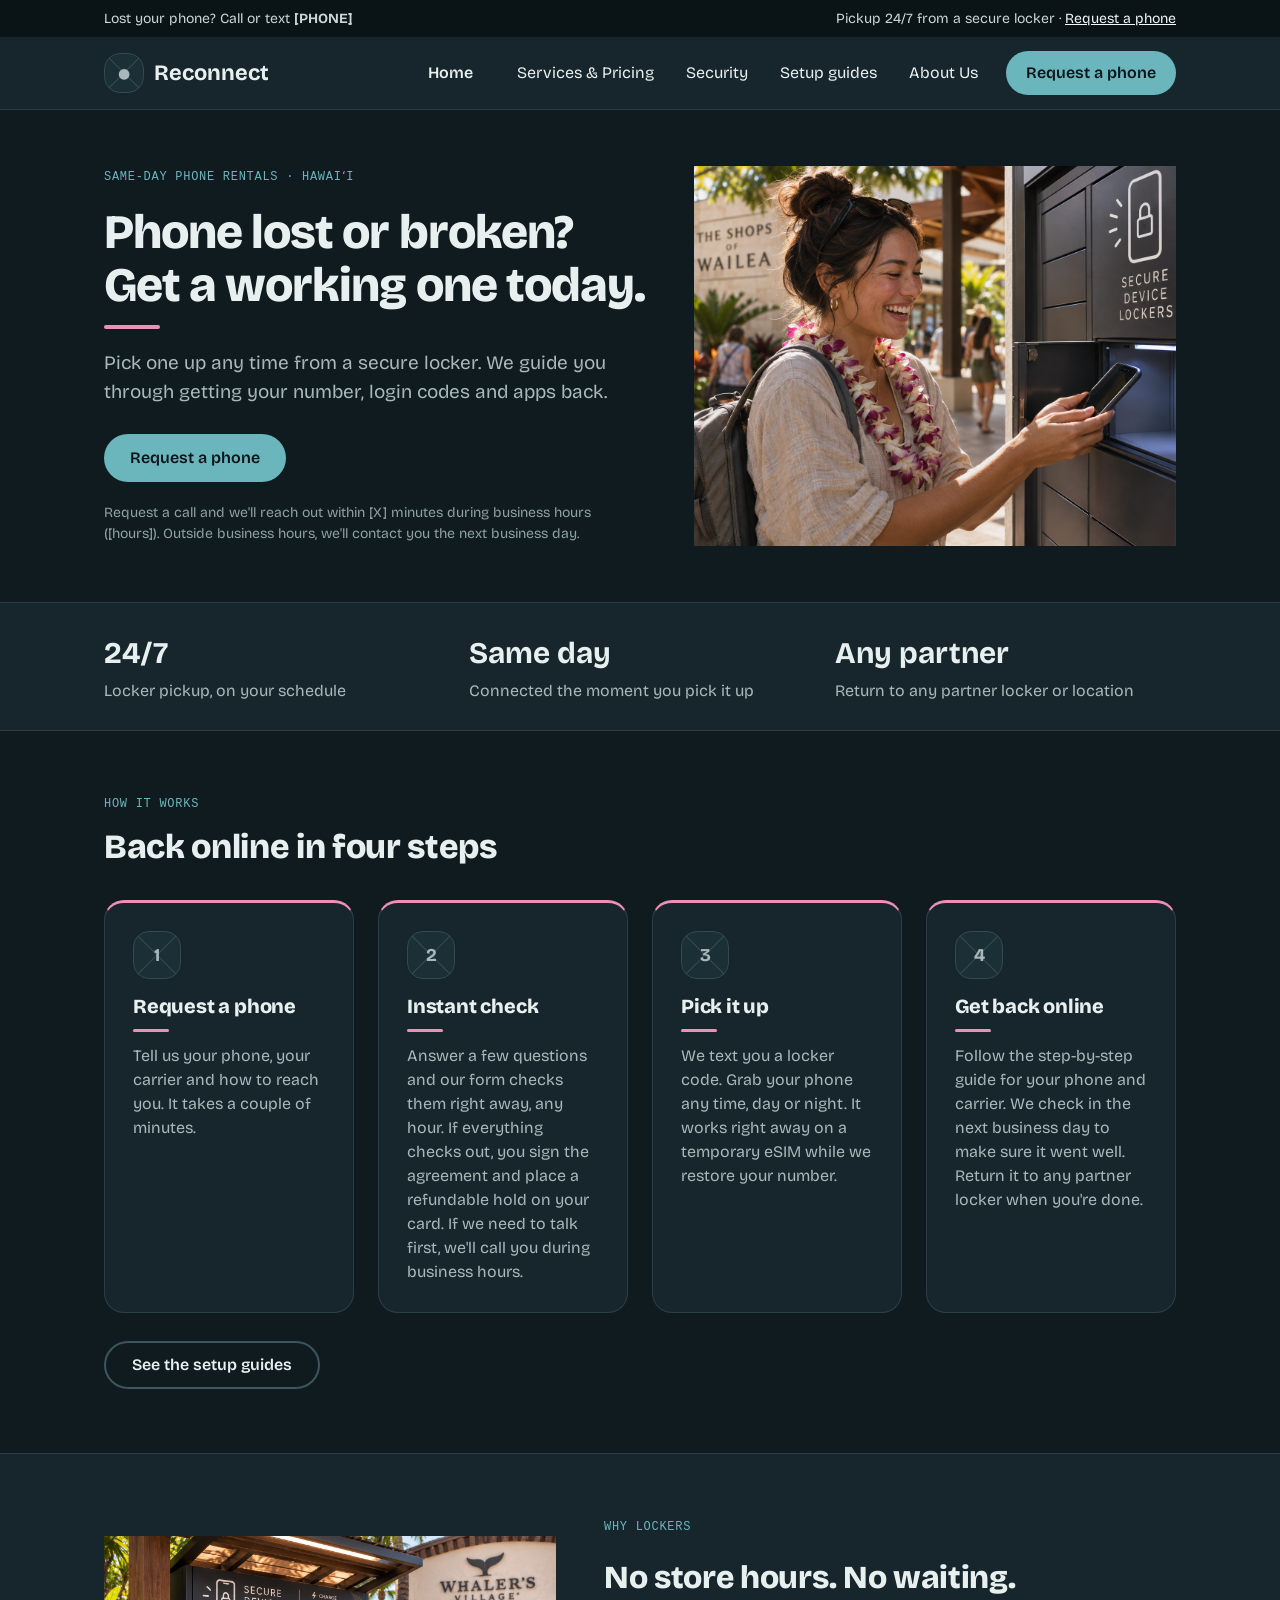
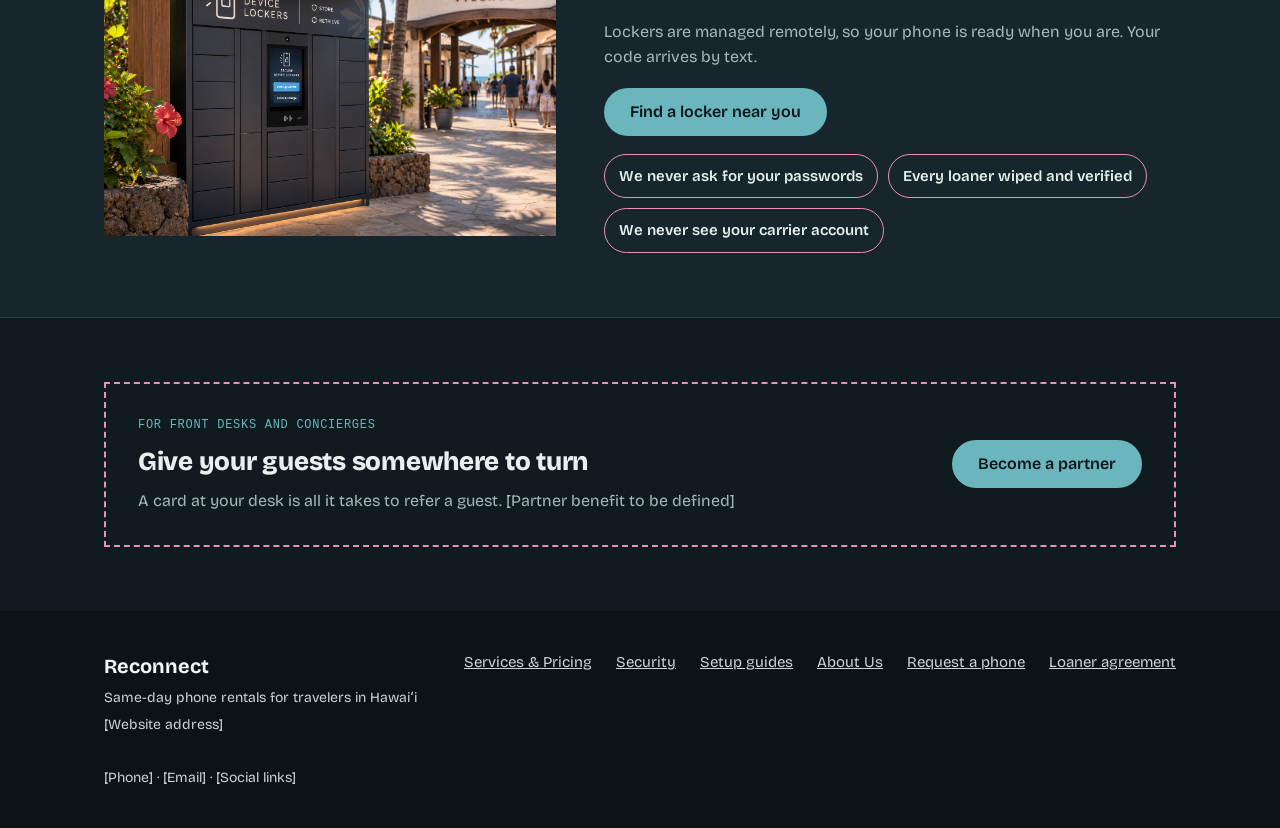
==== commit 184d72b0: "update" ====
--- a/index.html
+++ b/index.html
@@ -28,7 +28,7 @@
             <nav class="nav" style="display:flex;flex-wrap:wrap;align-items:center;gap:24px" aria-label="Main">
                 <a href="index.html" style="border-bottom:3px solid var(--accent);font-weight:600"
                     aria-current="page">Home</a><a href="services.html">Services &amp; Pricing</a><a
-                    href="locations.html">Locations</a><a href="guides.html">Setup guides</a><a href="about.html">About
+                    href="security.html">Security</a><a href="guides.html">Setup guides</a><a href="about.html">About
                     Us</a>
                 <a href="contact.html" class="btn" style="min-height:44px;padding:0 20px">Request a phone</a>
             </nav>
@@ -130,7 +130,7 @@
                     <h2 style="margin:0;font-size:32px">No store hours. No waiting.</h2>
                     <p style="margin:0;line-height:1.55;color:var(--soft)">Lockers are managed remotely, so your phone
                         is ready when you are. Your code arrives by text.</p>
-                    <div><a href="locations.html#find" class="btn">Find a locker near you</a></div>
+                    <div><a href="services.html#find" class="btn">Find a locker near you</a></div>
                     <div style="display:flex;flex-wrap:wrap;gap:10px">
                         <span class="pill">We never ask for your passwords</span>
                         <span class="pill">Every loaner wiped and verified</span>
@@ -162,8 +162,8 @@
                     style="font-size:20px;color:var(--hi)">Reconnect</strong><span style="font-size:14px">Same-day phone
                     rentals for travelers in Hawaiʻi</span><span style="font-size:14px">[Website address]</span></div>
             <div style="display:flex;flex-wrap:wrap;gap:24px;align-items:flex-start;font-size:15px"><a
-                    href="services.html" style="color:#c9d6d8">Services &amp; Pricing</a><a href="locations.html"
-                    style="color:#c9d6d8">Locations</a><a href="guides.html" style="color:#c9d6d8">Setup guides</a><a
+                    href="services.html" style="color:#c9d6d8">Services &amp; Pricing</a><a href="security.html"
+                    style="color:#c9d6d8">Security</a><a href="guides.html" style="color:#c9d6d8">Setup guides</a><a
                     href="about.html" style="color:#c9d6d8">About Us</a><a href="contact.html"
                     style="color:#c9d6d8">Request a phone</a><a href="agreement.html" style="color:#c9d6d8">Loaner
                     agreement</a></div>
--- a/site.css
+++ b/site.css
@@ -14,8 +14,8 @@
     --accent-ink: #0b1519;
     --hi: #f2f8f7;
     --foot: #0a1316;
-    --pink: #e8998d;
-    --pink-bg: #2a1f22;
+    --pink: #ef8fb4;
+    --pink-bg: #2a1f26;
     color-scheme: dark
 }
 
@@ -558,6 +558,40 @@
     position: relative
 }
 
+main h1::after {
+    content: "";
+    display: block;
+    width: 56px;
+    height: 4px;
+    background: var(--pink);
+    border-radius: 2px;
+    margin-top: 14px
+}
+
+main li::marker {
+    color: var(--pink)
+}
+
+.lbl {
+    color: var(--pink) !important
+}
+
+.card {
+    border-top: 3px solid var(--pink)
+}
+
+.panel legend {
+    color: var(--pink)
+}
+
+.sec h3 {
+    color: var(--pink)
+}
+
+#loc-list button {
+    border-left: 4px solid var(--pink) !important
+}
+
 .card>.ph+h3::after {
     content: "";
     display: block;
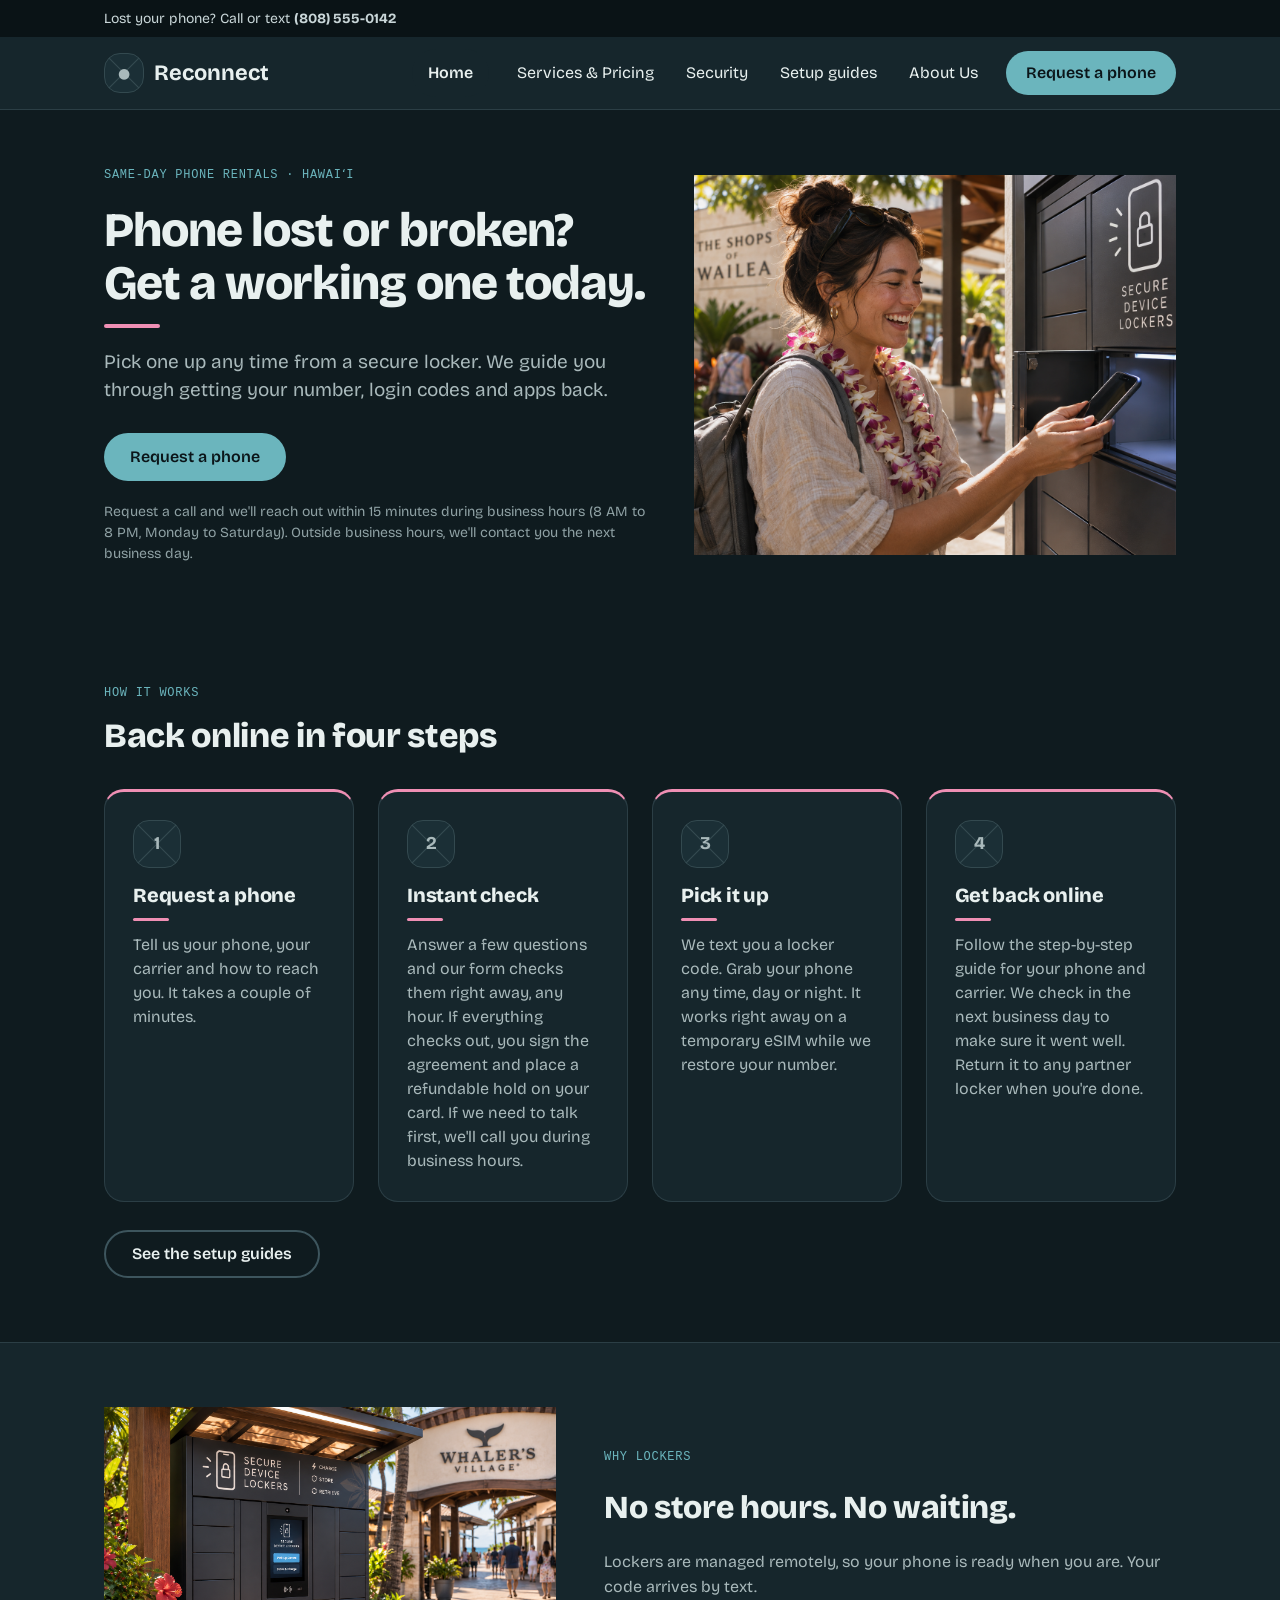
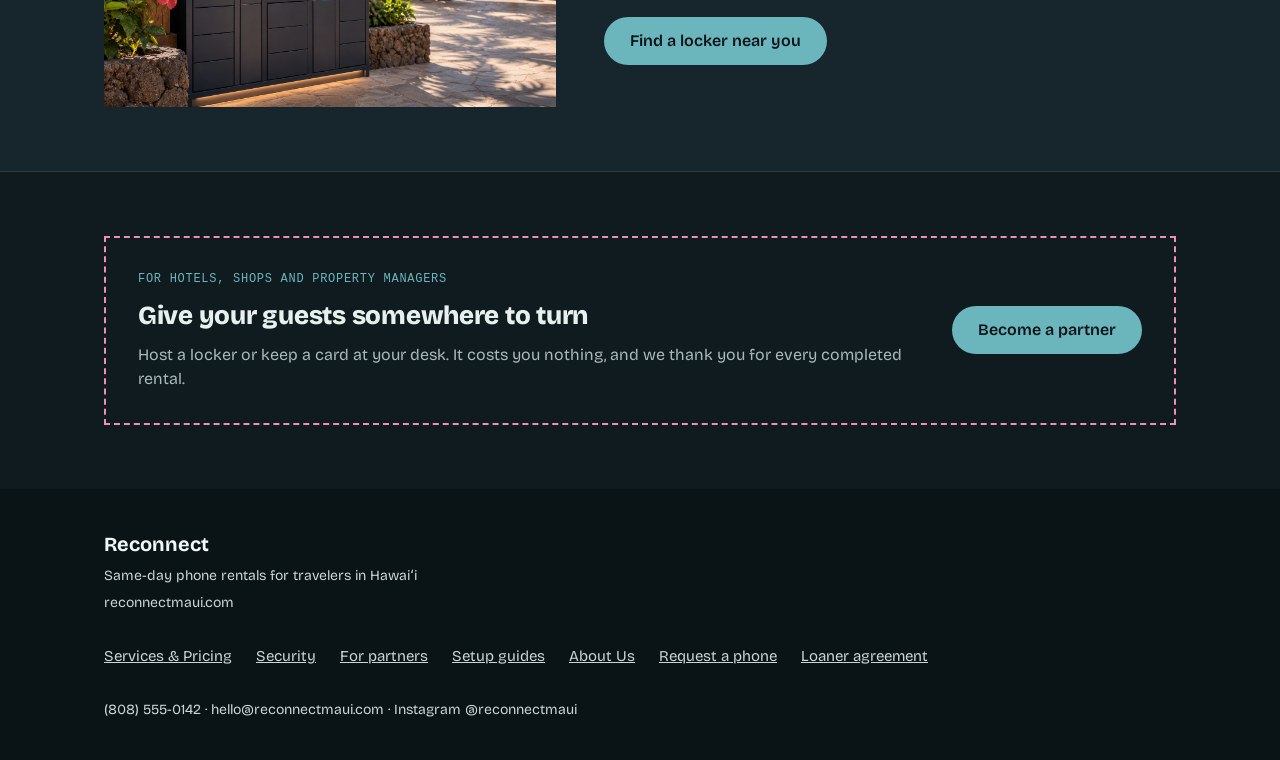
==== commit ca23fba2: "Added a partner inquiry page, trimmed the repeat stuff, and swapped every placeholder for real-looki" ====
--- a/index.html
+++ b/index.html
@@ -16,8 +16,7 @@
 
 <body>
     <div class="util">
-        <div><span>Lost your phone? Call or text <strong>[PHONE]</strong></span><span>Pickup 24/7 from a secure locker ·
-                <a href="contact.html">Request a phone</a></span></div>
+        <div><span>Lost your phone? Call or text <strong>(808) 555-0142</strong></span></div>
     </div>
     <header style="border-bottom:1.5px solid var(--line);background:var(--surface)">
         <div
@@ -47,31 +46,12 @@
                 <div style="display:flex;flex-wrap:wrap;gap:14px;margin-top:8px">
                     <a href="contact.html" class="btn">Request a phone</a>
                 </div>
-                <span style="font-size:14px;color:var(--mute)">Request a call and we'll reach out within [X] minutes
-                    during business hours ([hours]). Outside business hours, we'll contact you the next business
-                    day.</span>
+                <span style="font-size:14px;color:var(--mute)">Request a call and we'll reach out within 15 minutes
+                    during business hours (8 AM to 8 PM, Monday to Saturday). Outside business hours, we'll contact you
+                    the next business day.</span>
             </div>
-            <!-- SWAP: <img src="img/hero.jpg" alt="..."> -->
             <div class="ph" data-img="hero" data-alt="A traveler picking up a phone from a Reconnect locker"
-                style="flex:1 1 380px;min-width:0;height:380px"><span>PHOTO: traveler picking up a phone from a
-                    locker</span></div>
-        </section>
-
-        <!-- FACTS -->
-        <section
-            style="background:var(--surface);border-top:1.5px solid var(--line);border-bottom:1.5px solid var(--line)">
-            <div
-                style="max-width:1120px;margin:0 auto;padding:28px 24px;display:grid;grid-template-columns:repeat(auto-fit,minmax(220px,1fr));gap:24px">
-                <div style="display:flex;flex-direction:column;gap:4px"><span
-                        style="font-size:30px;font-weight:700">24/7</span><span
-                        style="color:var(--soft);line-height:1.4">Locker pickup, on your schedule</span></div>
-                <div style="display:flex;flex-direction:column;gap:4px"><span
-                        style="font-size:30px;font-weight:700">Same day</span><span
-                        style="color:var(--soft);line-height:1.4">Connected the moment you pick it up</span></div>
-                <div style="display:flex;flex-direction:column;gap:4px"><span style="font-size:30px;font-weight:700">Any
-                        partner</span><span style="color:var(--soft);line-height:1.4">Return to any partner locker or
-                        location</span></div>
-            </div>
+                style="flex:1 1 380px;min-width:0;height:380px"></div>
         </section>
 
         <!-- HOW -->
@@ -121,22 +101,16 @@
             style="background:var(--surface);border-top:1.5px solid var(--line);border-bottom:1.5px solid var(--line)">
             <div
                 style="max-width:1120px;margin:0 auto;padding:64px 24px;display:flex;flex-wrap:wrap;gap:48px;align-items:center">
-                <!-- SWAP: <img src="img/locker.jpg" alt="..."> -->
                 <div class="ph" data-img="locker" data-alt="A secure Reconnect locker at a Maui location"
-                    style="flex:1 1 320px;min-width:0;height:300px"><span>PHOTO: secure locker in front of a major Maui
-                        location</span></div>
+                    style="flex:1 1 320px;min-width:0;height:300px"></div>
                 <div style="flex:1 1 440px;min-width:0;display:flex;flex-direction:column;gap:18px">
                     <span class="tag">Why lockers</span>
                     <h2 style="margin:0;font-size:32px">No store hours. No waiting.</h2>
                     <p style="margin:0;line-height:1.55;color:var(--soft)">Lockers are managed remotely, so your phone
                         is ready when you are. Your code arrives by text.</p>
                     <div><a href="services.html#find" class="btn">Find a locker near you</a></div>
-                    <div style="display:flex;flex-wrap:wrap;gap:10px">
-                        <span class="pill">We never ask for your passwords</span>
-                        <span class="pill">Every loaner wiped and verified</span>
-                        <span class="pill">We never see your carrier account</span>
-                    </div>
                 </div>
+            </div>
             </div>
         </section>
 
@@ -144,13 +118,13 @@
         <section style="max-width:1120px;margin:0 auto;padding:64px 24px">
             <div
                 style="border:2px dashed var(--pink);padding:32px;display:flex;flex-wrap:wrap;gap:24px;align-items:center;justify-content:space-between">
-                <div style="flex:1 1 380px;display:flex;flex-direction:column;gap:8px"><span class="tag">For front desks
-                        and concierges</span>
+                <div style="flex:1 1 380px;display:flex;flex-direction:column;gap:8px"><span class="tag">For hotels,
+                        shops and property managers</span>
                     <h2 style="margin:0;font-size:26px">Give your guests somewhere to turn</h2>
-                    <p style="margin:0;color:var(--soft);line-height:1.5">A card at your desk is all it takes to refer a
-                        guest. [Partner benefit to be defined]</p>
+                    <p style="margin:0;color:var(--soft);line-height:1.5">Host a locker or keep a card at your desk. It
+                        costs you nothing, and we thank you for every completed rental.</p>
                 </div>
-                <a href="contact.html#partner" class="btn">Become a partner</a>
+                <a href="partners.html" class="btn">Become a partner</a>
             </div>
         </section>
 
@@ -160,14 +134,14 @@
             style="max-width:1120px;margin:0 auto;padding:40px 24px;display:flex;flex-wrap:wrap;gap:32px;justify-content:space-between">
             <div style="display:flex;flex-direction:column;gap:6px"><strong
                     style="font-size:20px;color:var(--hi)">Reconnect</strong><span style="font-size:14px">Same-day phone
-                    rentals for travelers in Hawaiʻi</span><span style="font-size:14px">[Website address]</span></div>
+                    rentals for travelers in Hawaiʻi</span><span style="font-size:14px">reconnectmaui.com</span></div>
             <div style="display:flex;flex-wrap:wrap;gap:24px;align-items:flex-start;font-size:15px"><a
                     href="services.html" style="color:#c9d6d8">Services &amp; Pricing</a><a href="security.html"
-                    style="color:#c9d6d8">Security</a><a href="guides.html" style="color:#c9d6d8">Setup guides</a><a
-                    href="about.html" style="color:#c9d6d8">About Us</a><a href="contact.html"
-                    style="color:#c9d6d8">Request a phone</a><a href="agreement.html" style="color:#c9d6d8">Loaner
-                    agreement</a></div>
-            <div style="font-size:14px">[Phone] · [Email] · [Social links]</div>
+                    style="color:#c9d6d8">Security</a><a href="partners.html" style="color:#c9d6d8">For partners</a><a
+                    href="guides.html" style="color:#c9d6d8">Setup guides</a><a href="about.html"
+                    style="color:#c9d6d8">About Us</a><a href="contact.html" style="color:#c9d6d8">Request a phone</a><a
+                    href="agreement.html" style="color:#c9d6d8">Loaner agreement</a></div>
+            <div style="font-size:14px">(808) 555-0142 · hello@reconnectmaui.com · Instagram @reconnectmaui</div>
         </div>
     </footer>
 
--- a/site.css
+++ b/site.css
@@ -600,4 +600,8 @@
     background: var(--pink);
     margin-top: 8px;
     border-radius: 2px
+}
+
+[data-img] {
+    display: none !important
 }
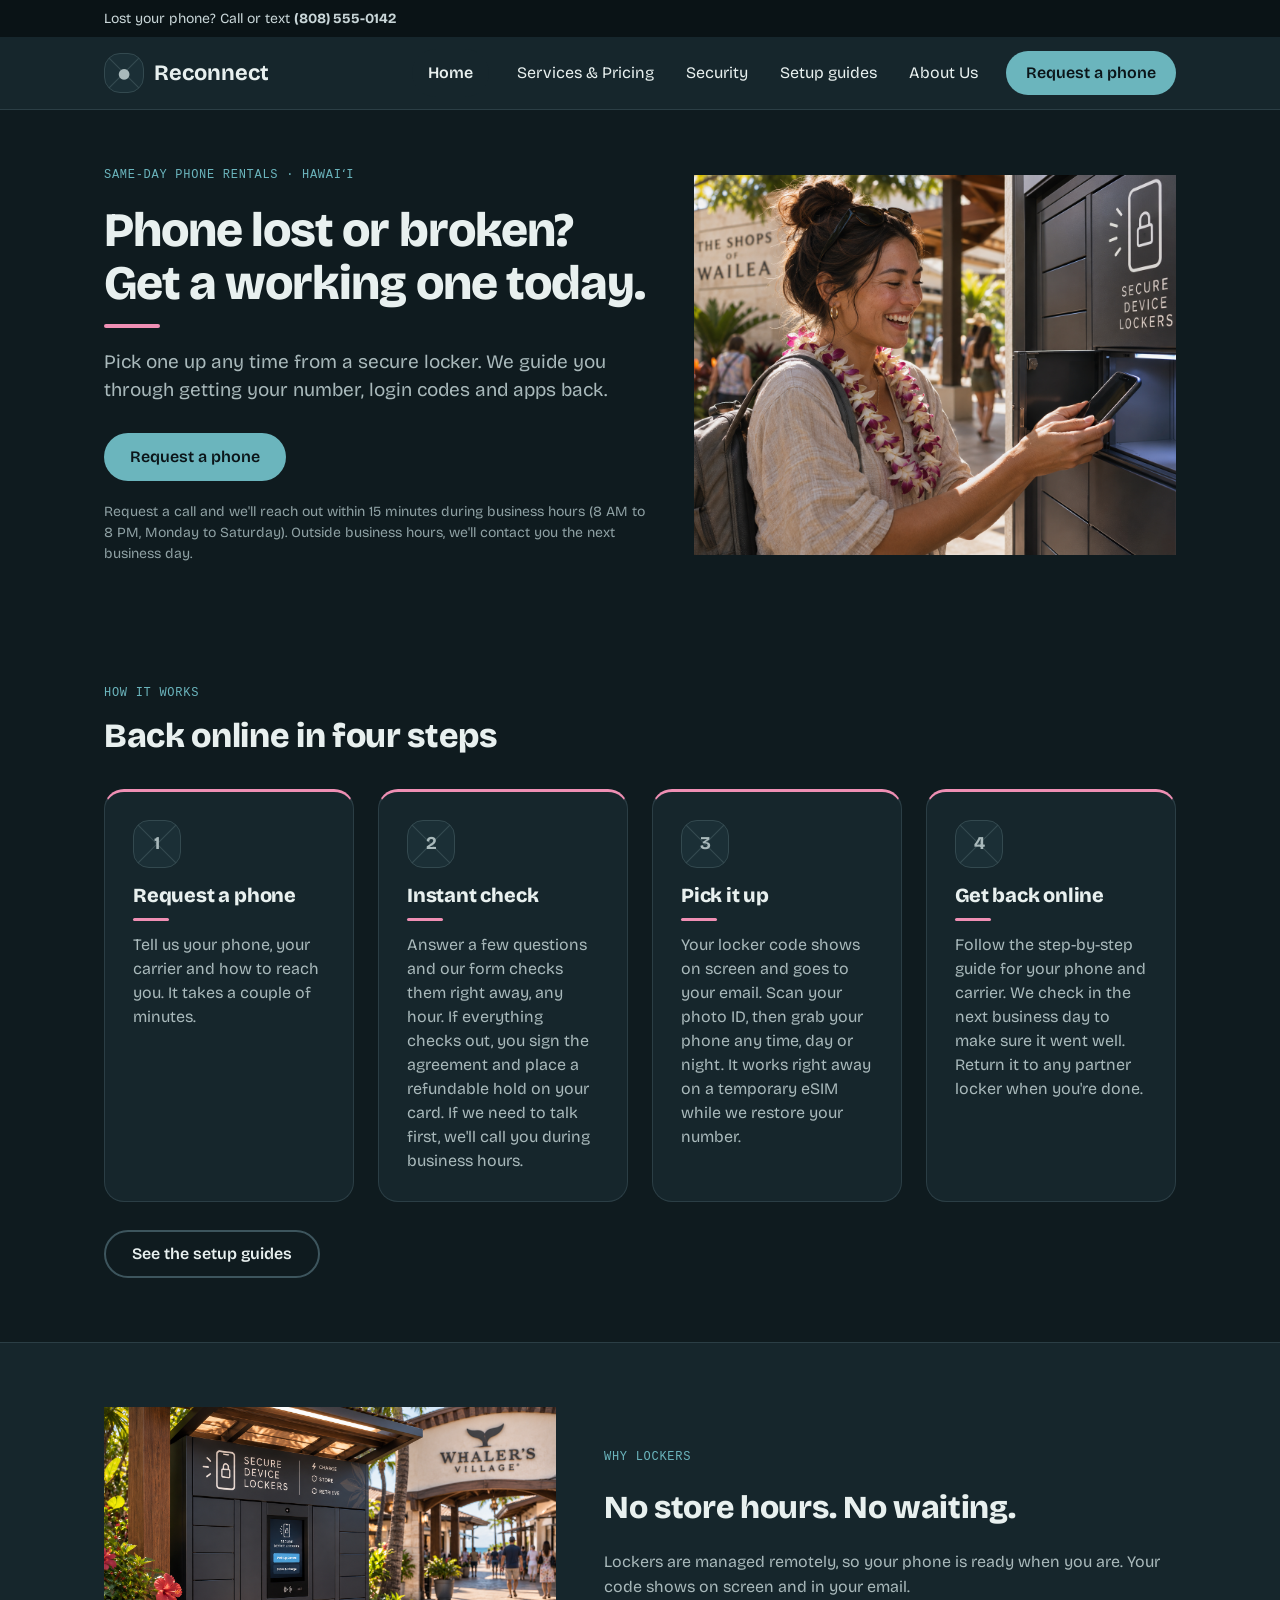
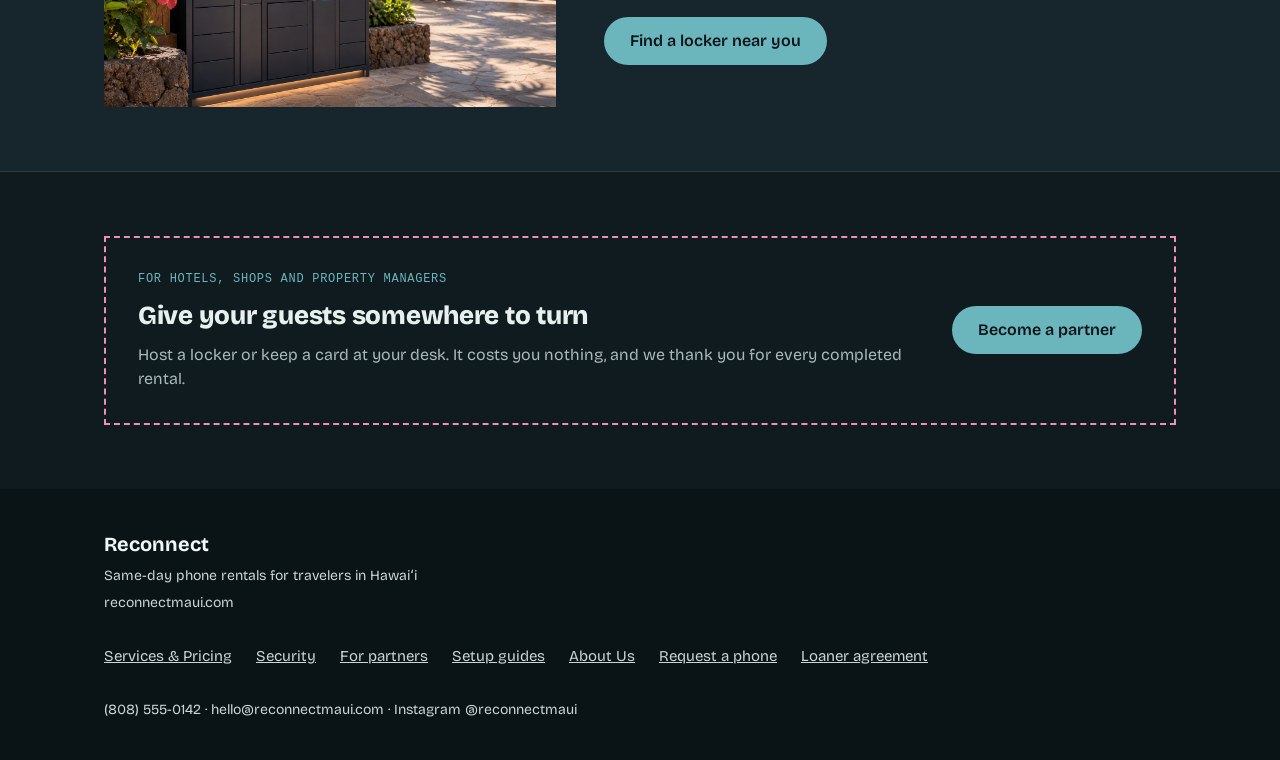
==== commit b006111c: "Reworked pickup so one person alone can do it: verify by email, photo ID at the locker or hotel desk" ====
--- a/index.html
+++ b/index.html
@@ -81,8 +81,9 @@
                     <div class="ph" style="width:48px;height:48px"><span
                             style="padding:0;background:none;font-weight:700;font-size:18px">3</span></div>
                     <h3 style="margin:0;font-size:20px">Pick it up</h3>
-                    <p style="margin:0;line-height:1.5;color:var(--soft)">We text you a locker code. Grab your phone any
-                        time, day or night. It works right away on a temporary eSIM while we restore your number.</p>
+                    <p style="margin:0;line-height:1.5;color:var(--soft)">Your locker code shows on screen and goes to
+                        your email. Scan your photo ID, then grab your phone any time, day or night. It works right away
+                        on a temporary eSIM while we restore your number.</p>
                 </div>
                 <div class="card">
                     <div class="ph" style="width:48px;height:48px"><span
@@ -107,7 +108,7 @@
                     <span class="tag">Why lockers</span>
                     <h2 style="margin:0;font-size:32px">No store hours. No waiting.</h2>
                     <p style="margin:0;line-height:1.55;color:var(--soft)">Lockers are managed remotely, so your phone
-                        is ready when you are. Your code arrives by text.</p>
+                        is ready when you are. Your code shows on screen and in your email.</p>
                     <div><a href="services.html#find" class="btn">Find a locker near you</a></div>
                 </div>
             </div>
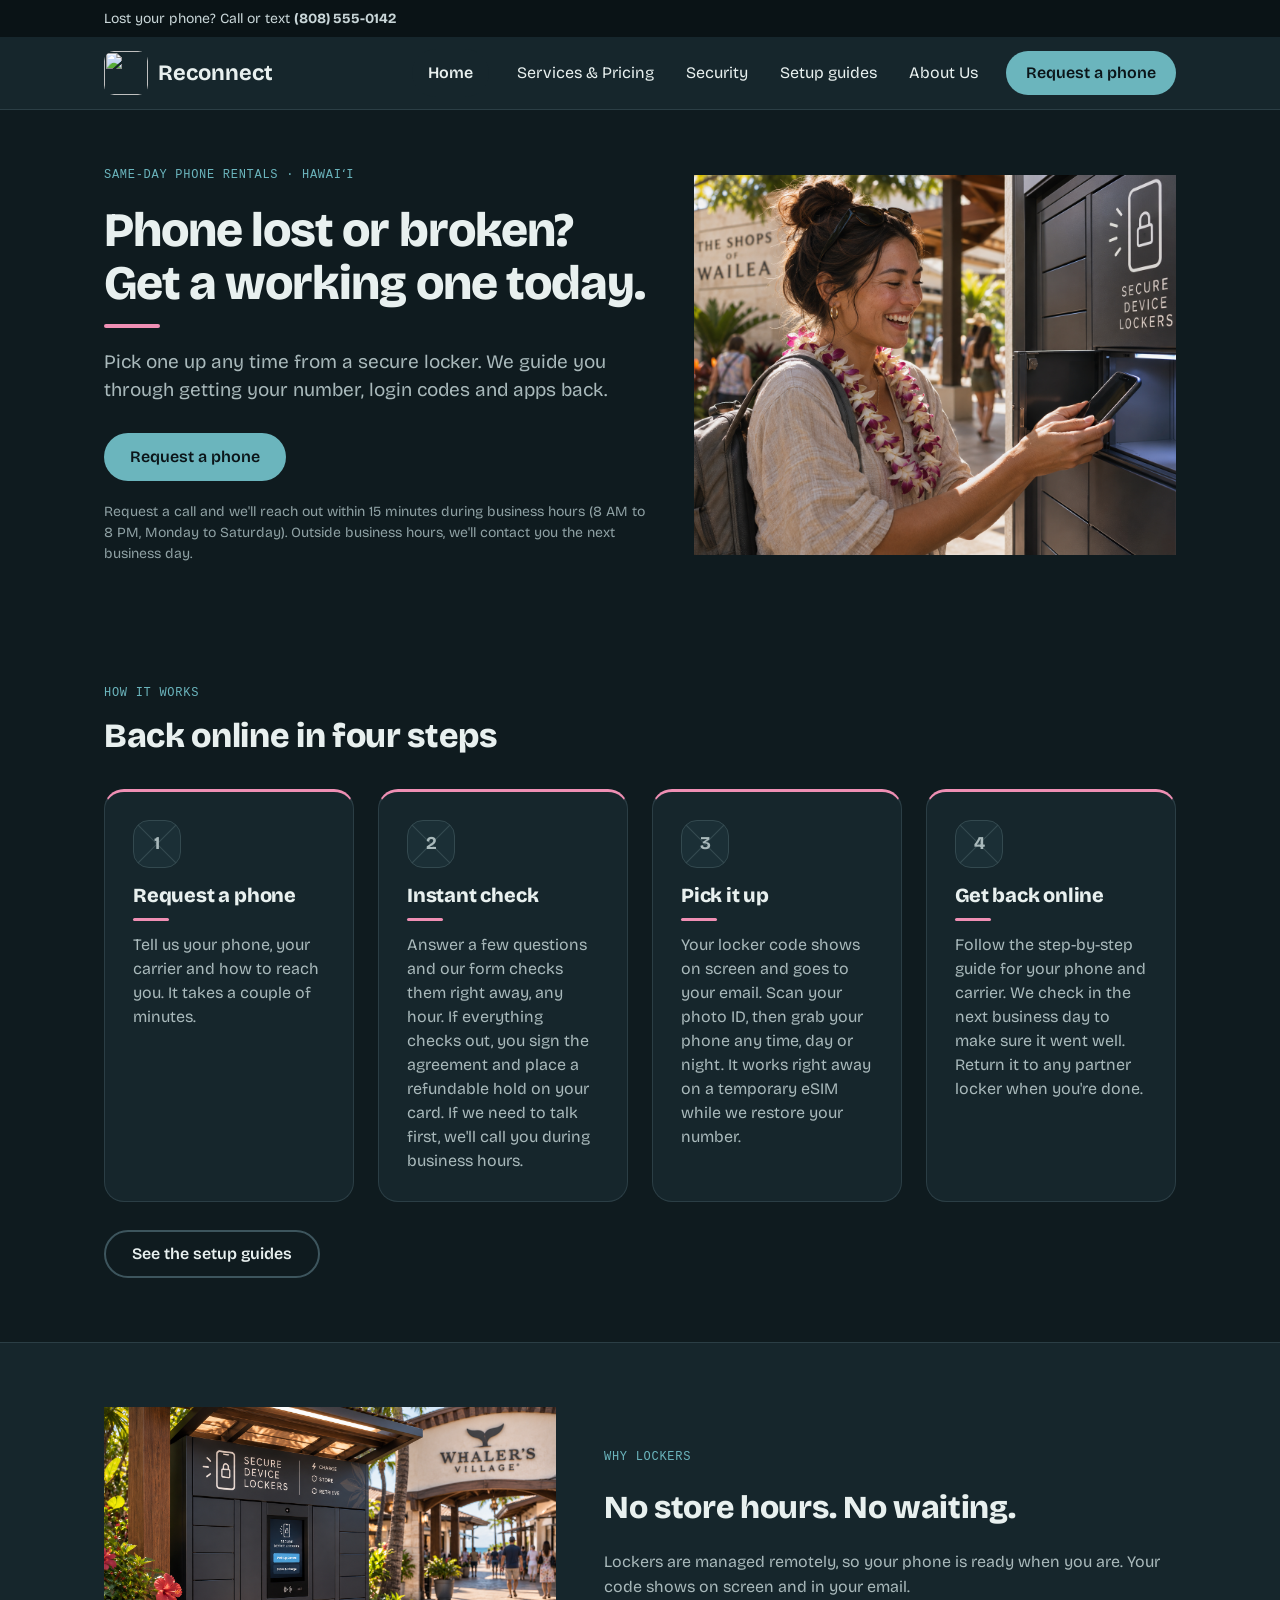
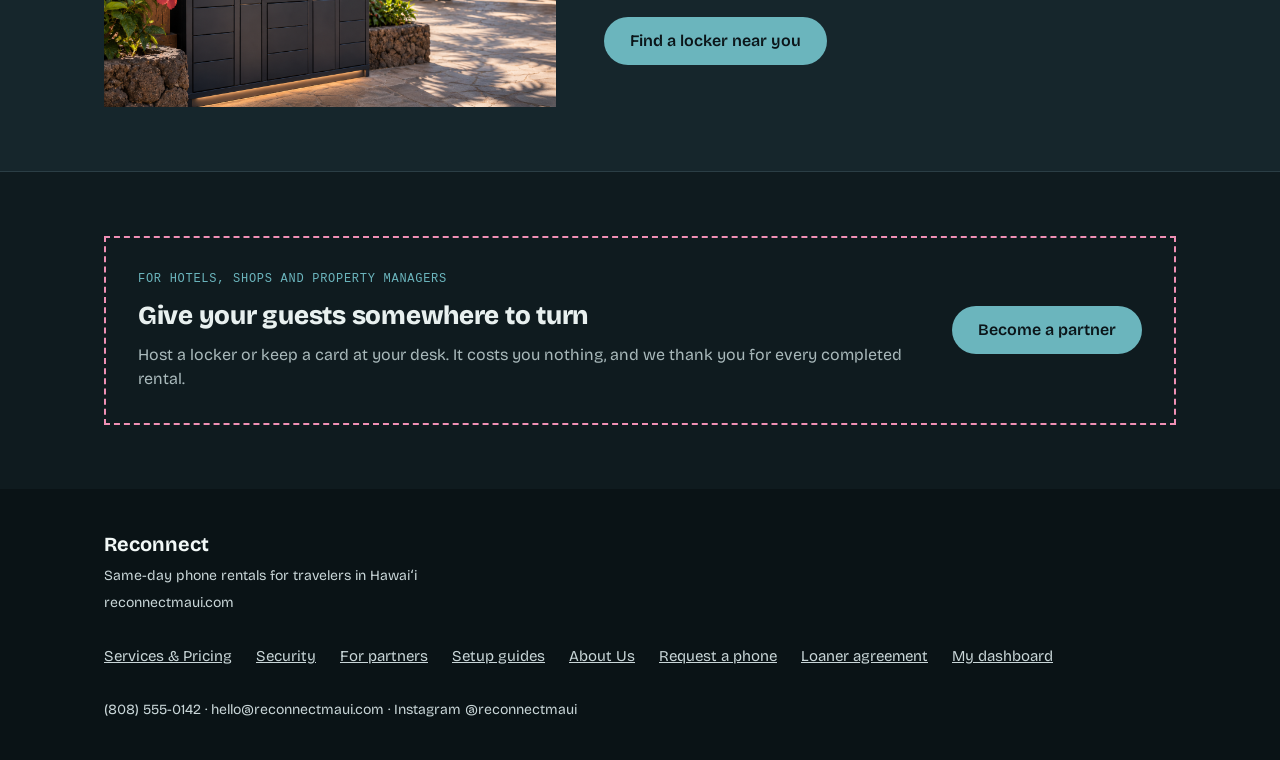
==== commit 43601dfa: "Request flow now runs start to finish: form, e-sign agreement (with consent + print), and a customer" ====
--- a/index.html
+++ b/index.html
@@ -5,6 +5,9 @@
     <meta charset="utf-8">
     <meta name="viewport" content="width=device-width, initial-scale=1">
     <title>Reconnect</title>
+    <link rel="icon" href="favicon.ico" sizes="any">
+    <link rel="icon" type="image/png" sizes="32x32" href="img/favicon-32.png">
+    <link rel="apple-touch-icon" href="img/apple-touch-icon.png">
     <link rel="stylesheet" href="site.css">
     <script src="site.js" defer></script>
     <link rel="preconnect" href="https://fonts.googleapis.com">
@@ -21,8 +24,8 @@
     <header style="border-bottom:1.5px solid var(--line);background:var(--surface)">
         <div
             style="max-width:1120px;margin:0 auto;padding:12px 24px;display:flex;flex-wrap:wrap;align-items:center;justify-content:space-between;gap:16px">
-            <a href="index.html" style="text-decoration:none;display:flex;align-items:center;gap:10px"><span class="ph"
-                    style="width:40px;height:40px"><span style="padding:0;background:none">&#9679;</span></span><span
+            <a href="index.html" style="text-decoration:none;display:flex;align-items:center;gap:10px"><img
+                    src="img/logo-tile.png" alt="" width="44" height="44" style="display:block;border-radius:10px"><span
                     style="font-size:22px;font-weight:700">Reconnect</span></a>
             <nav class="nav" style="display:flex;flex-wrap:wrap;align-items:center;gap:24px" aria-label="Main">
                 <a href="index.html" style="border-bottom:3px solid var(--accent);font-weight:600"
@@ -141,7 +144,8 @@
                     style="color:#c9d6d8">Security</a><a href="partners.html" style="color:#c9d6d8">For partners</a><a
                     href="guides.html" style="color:#c9d6d8">Setup guides</a><a href="about.html"
                     style="color:#c9d6d8">About Us</a><a href="contact.html" style="color:#c9d6d8">Request a phone</a><a
-                    href="agreement.html" style="color:#c9d6d8">Loaner agreement</a></div>
+                    href="agreement.html" style="color:#c9d6d8">Loaner agreement</a><a href="dashboard.html"
+                    style="color:#c9d6d8">My dashboard</a></div>
             <div style="font-size:14px">(808) 555-0142 · hello@reconnectmaui.com · Instagram @reconnectmaui</div>
         </div>
     </footer>
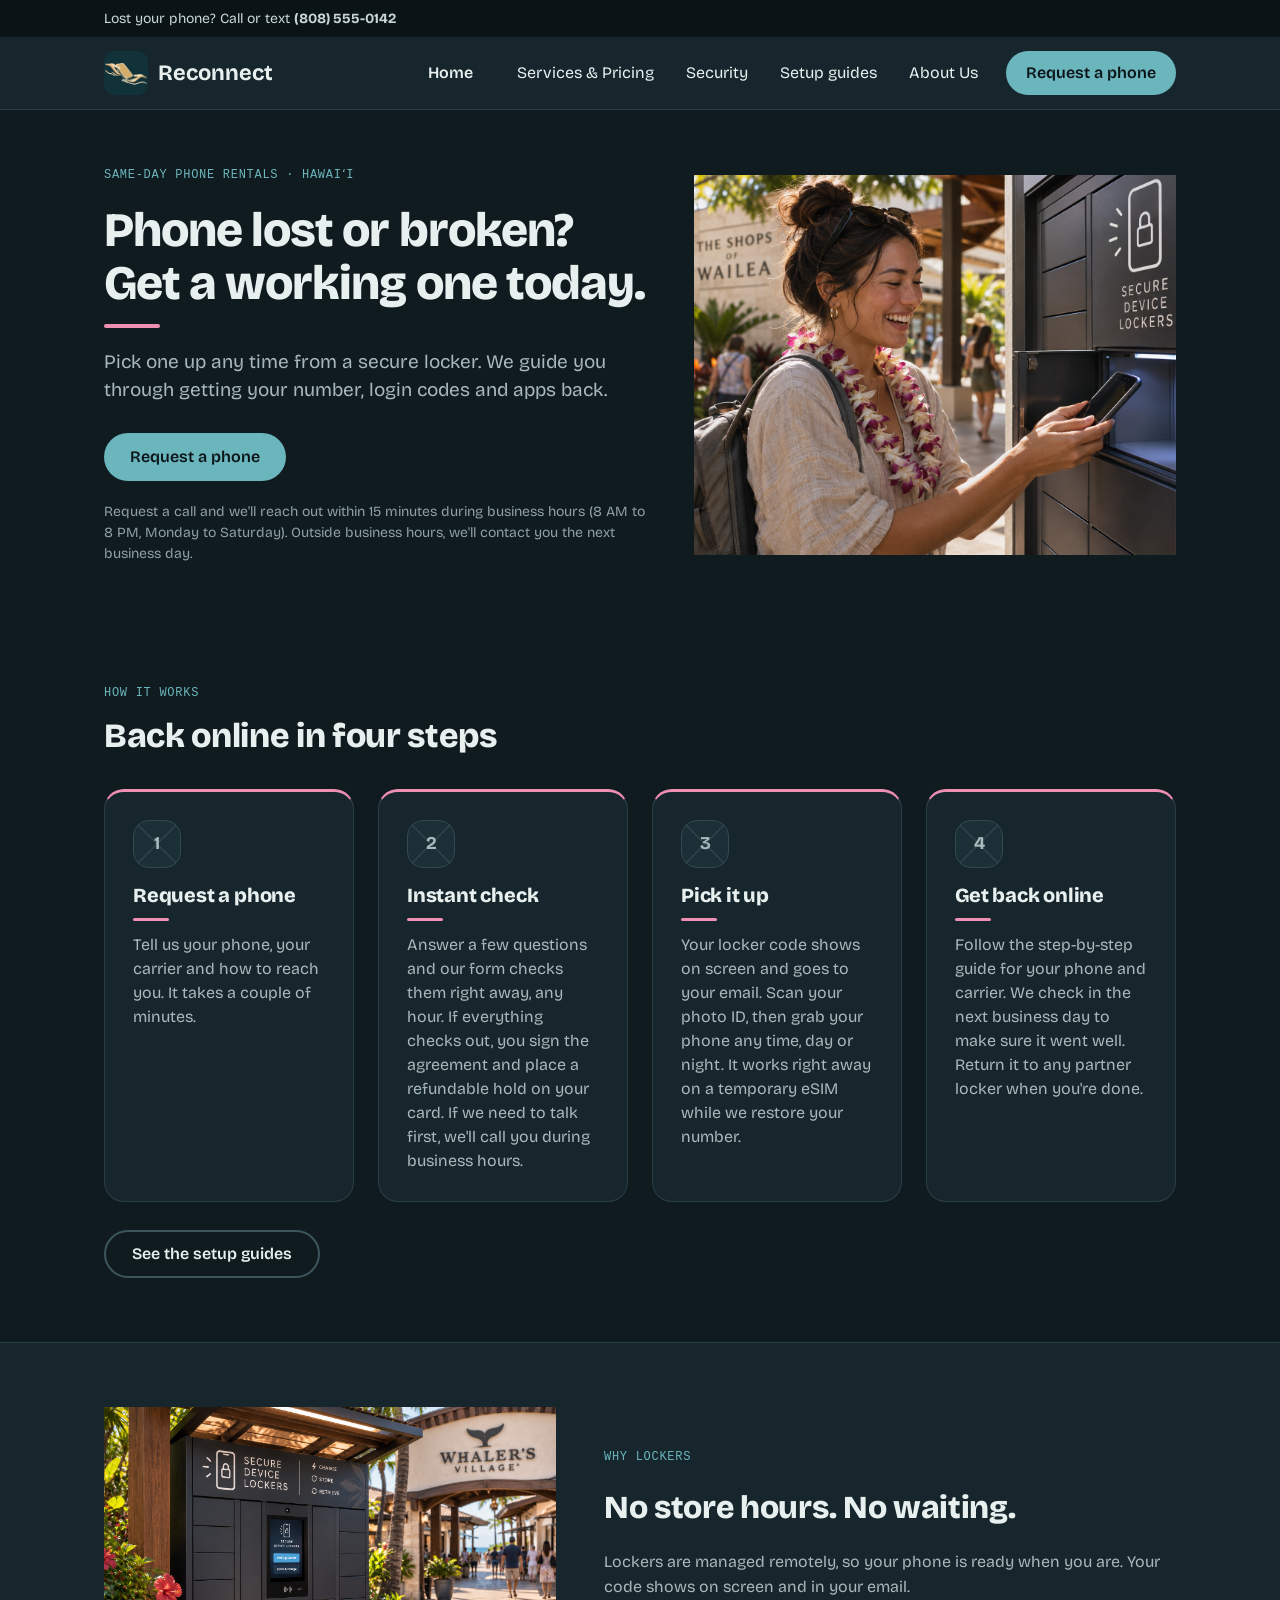
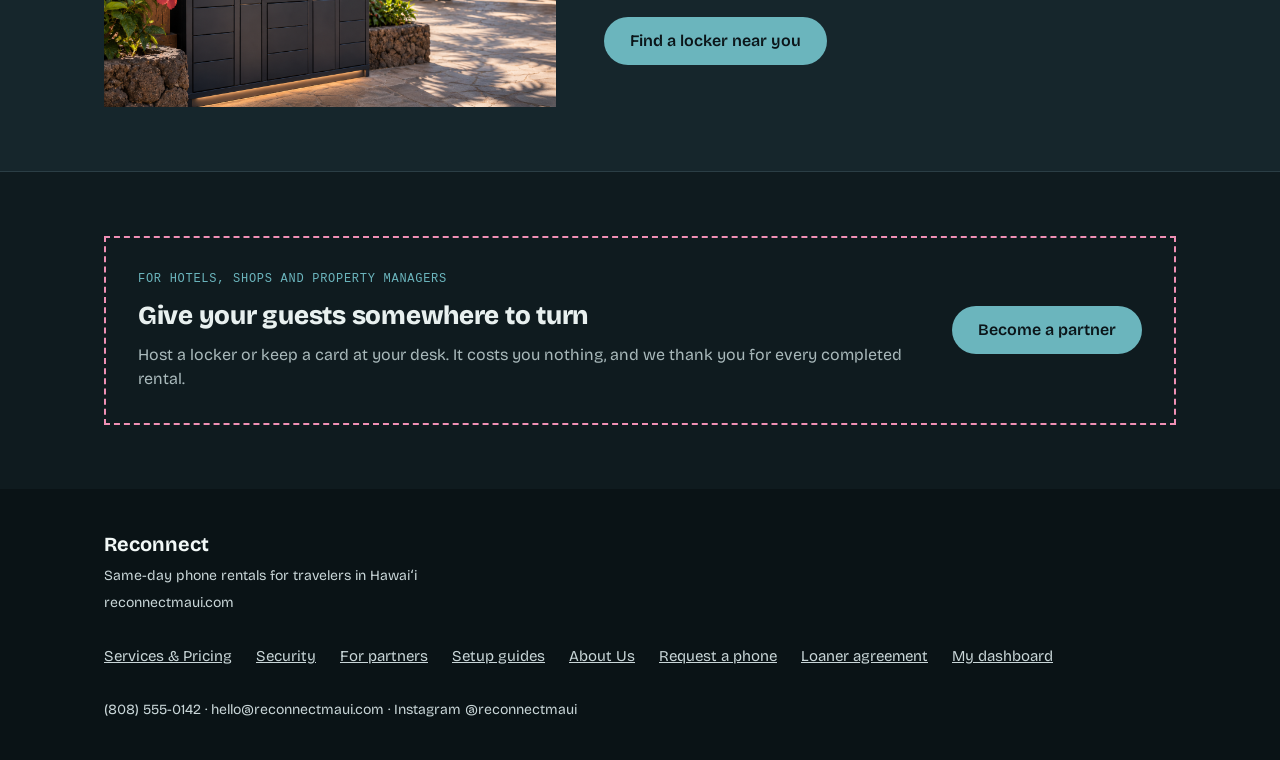
==== commit 0a473721: "Built the logo and favicon right into each page so they show up no matter where the image files end " ====
--- a/index.html
+++ b/index.html
@@ -5,8 +5,8 @@
     <meta charset="utf-8">
     <meta name="viewport" content="width=device-width, initial-scale=1">
     <title>Reconnect</title>
-    <link rel="icon" href="favicon.ico" sizes="any">
-    <link rel="icon" type="image/png" sizes="32x32" href="img/favicon-32.png">
+    <link rel="icon" type="image/png"
+        href="[data-uri]">
     <link rel="apple-touch-icon" href="img/apple-touch-icon.png">
     <link rel="stylesheet" href="site.css">
     <script src="site.js" defer></script>
@@ -25,7 +25,8 @@
         <div
             style="max-width:1120px;margin:0 auto;padding:12px 24px;display:flex;flex-wrap:wrap;align-items:center;justify-content:space-between;gap:16px">
             <a href="index.html" style="text-decoration:none;display:flex;align-items:center;gap:10px"><img
-                    src="img/logo-tile.png" alt="" width="44" height="44" style="display:block;border-radius:10px"><span
+                    src="[data-uri]"
+                    alt="" width="44" height="44" style="display:block;border-radius:10px"><span
                     style="font-size:22px;font-weight:700">Reconnect</span></a>
             <nav class="nav" style="display:flex;flex-wrap:wrap;align-items:center;gap:24px" aria-label="Main">
                 <a href="index.html" style="border-bottom:3px solid var(--accent);font-weight:600"
